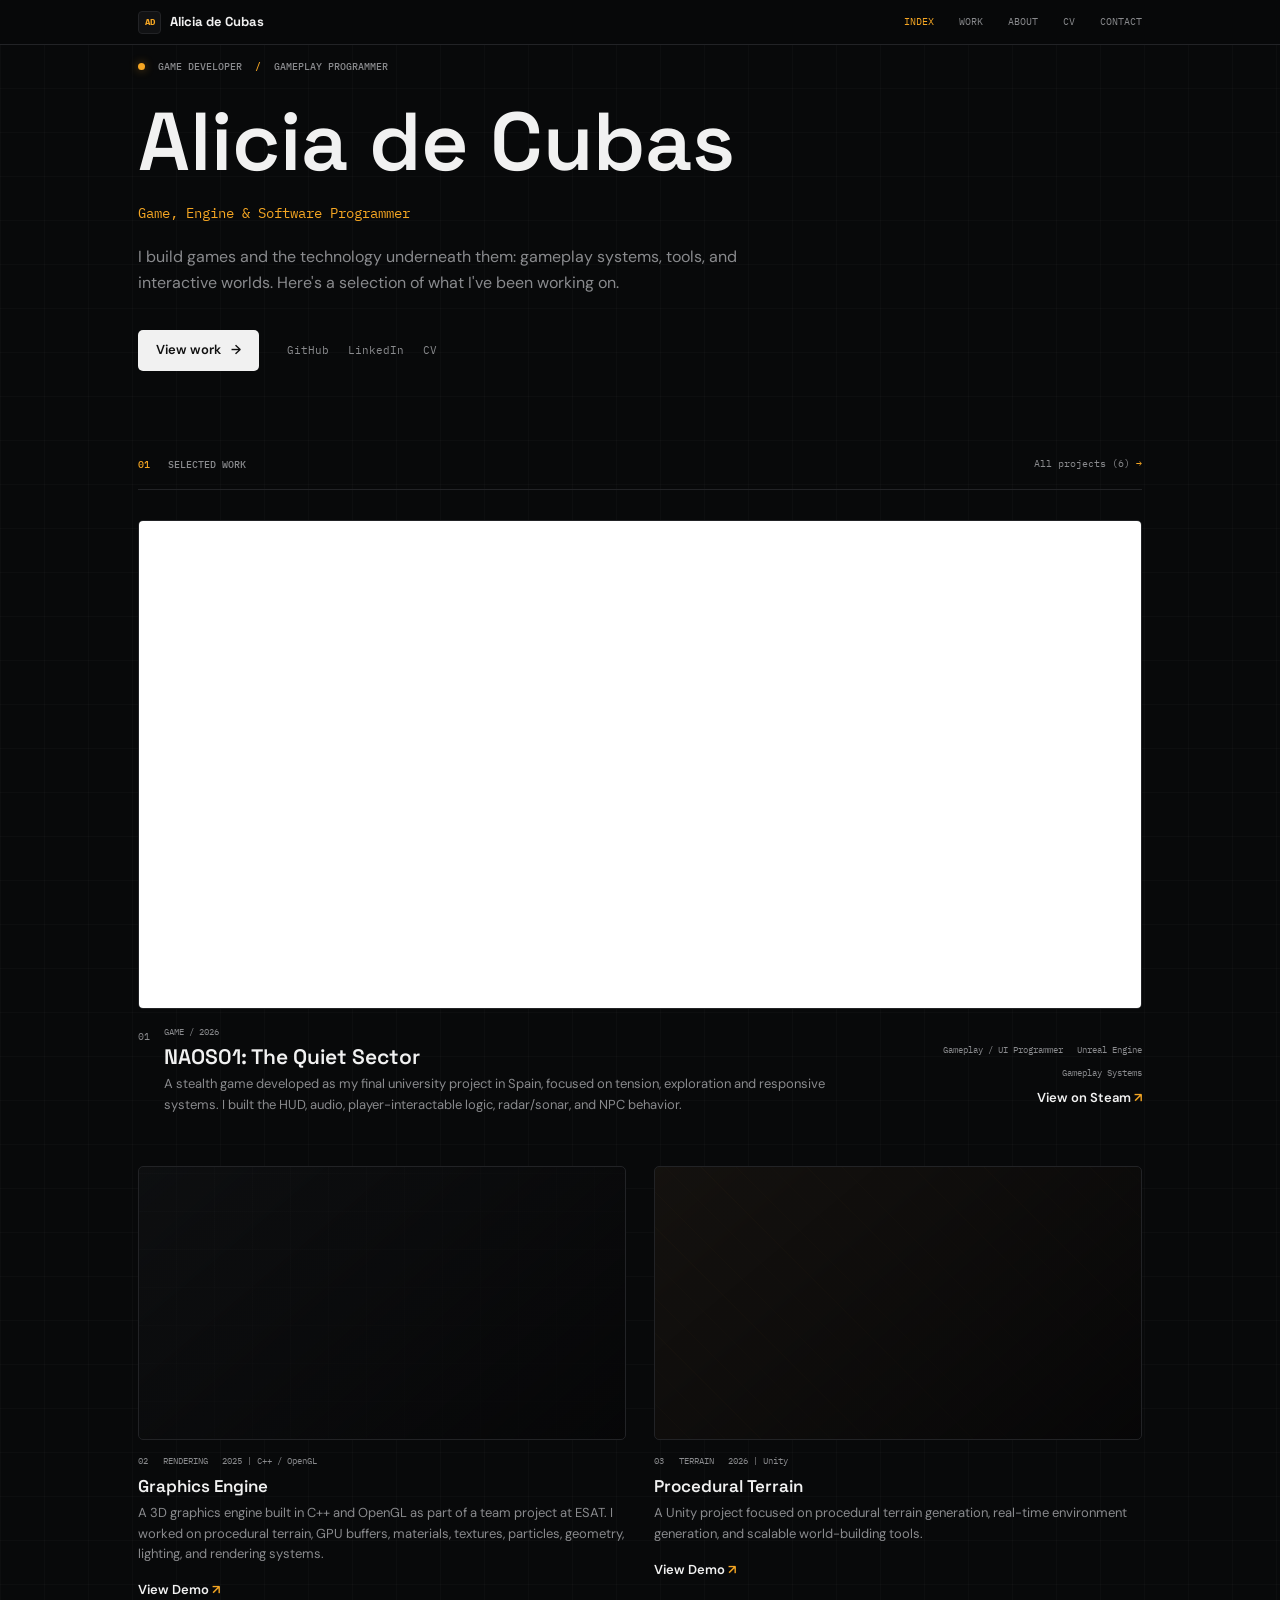
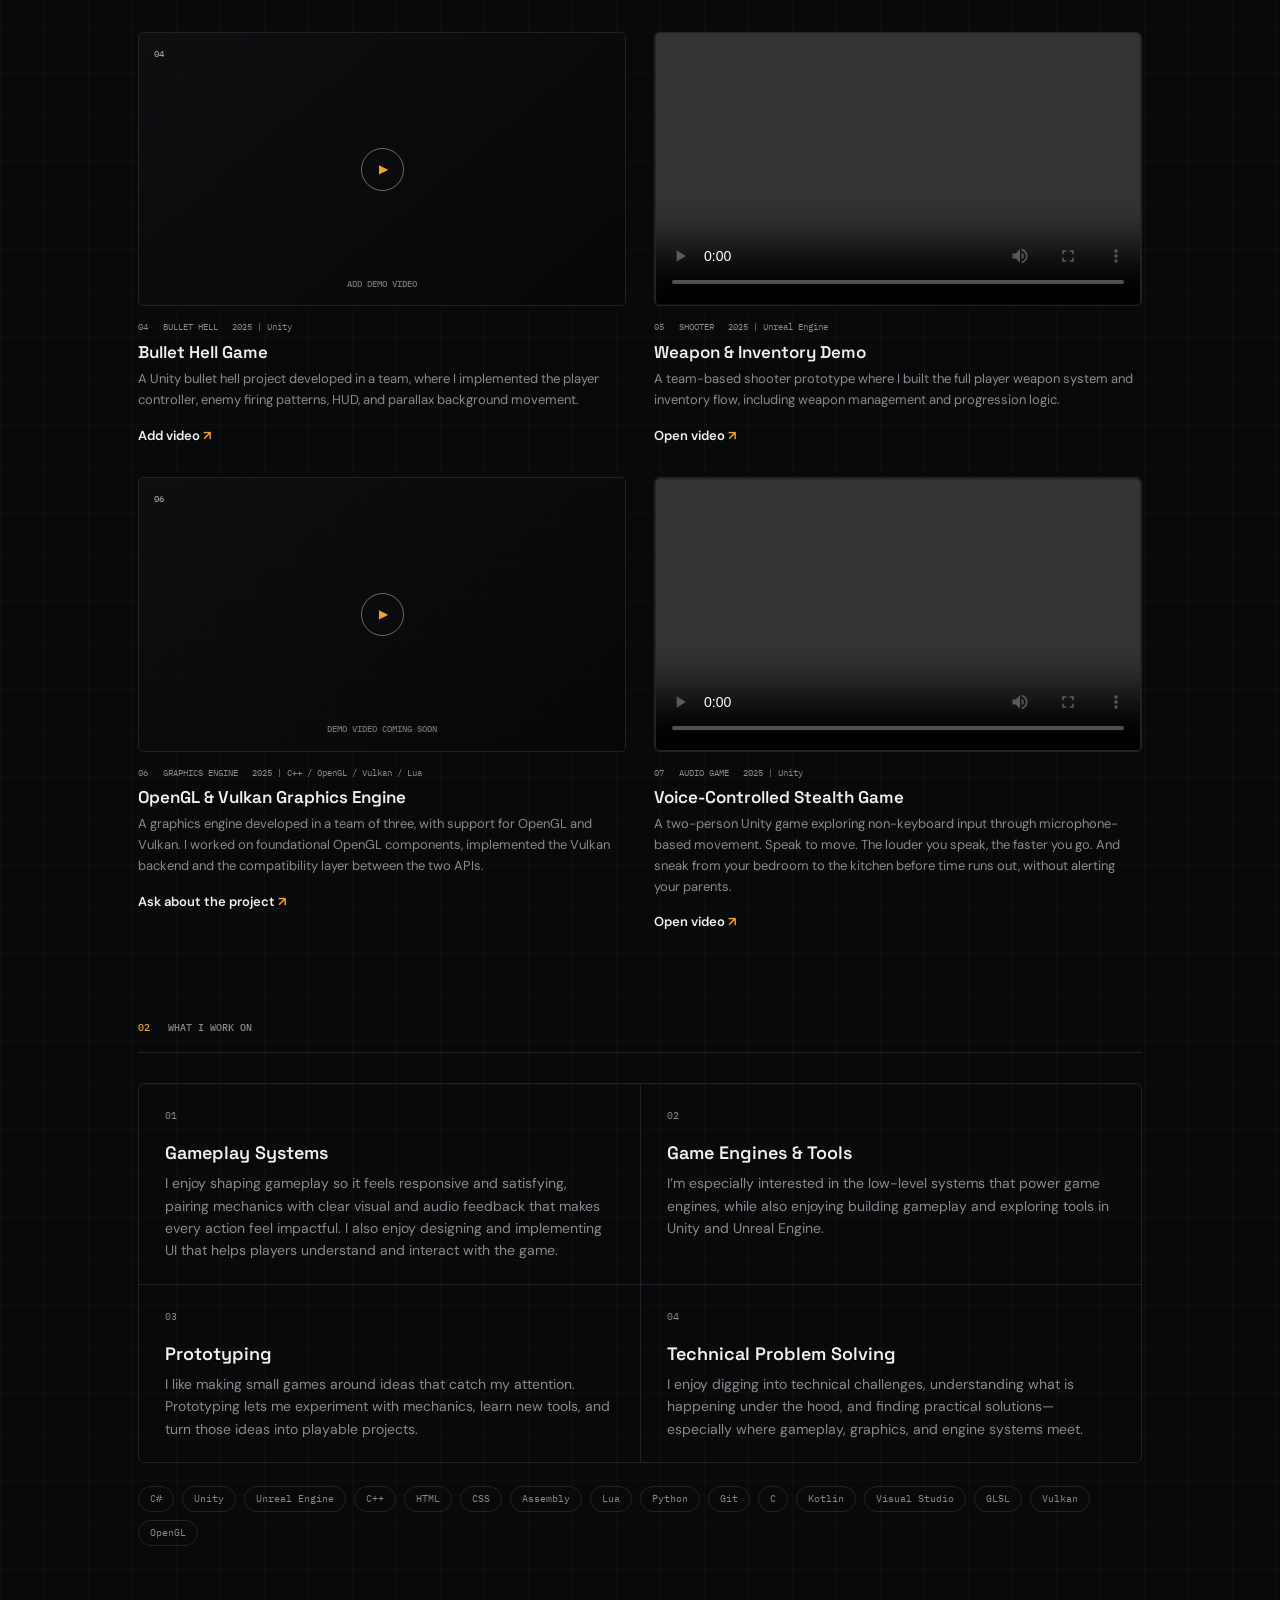
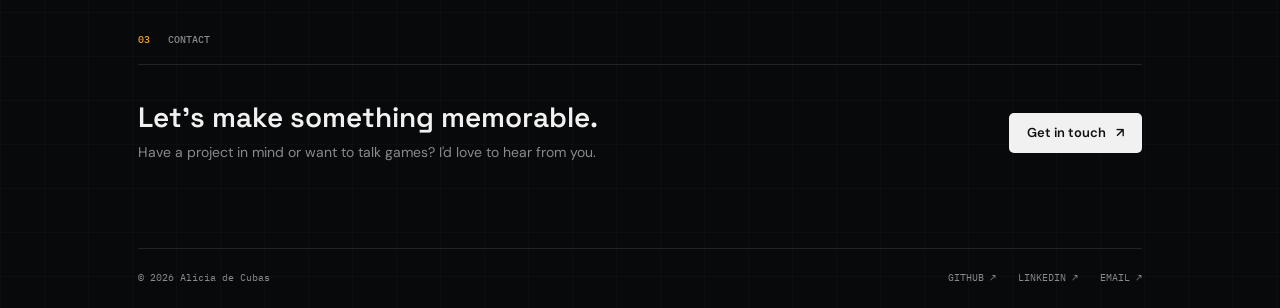
==== index.html @ 89226320 "project 7 with gameplay added" ====
<!DOCTYPE html>
<html lang="en">
<head>
  <meta charset="UTF-8">
  <meta name="viewport" content="width=device-width, initial-scale=1.0">
  <meta name="description" content="Alicia de Cubas is a game developer. Explore selected projects, experience, and contact details.">
  <meta name="theme-color" content="#08090a">
  <title>Alicia de Cubas | Game Developer</title>
  <link rel="preconnect" href="https://fonts.googleapis.com">
  <link rel="preconnect" href="https://fonts.gstatic.com" crossorigin>
  <link href="https://fonts.googleapis.com/css2?family=DM+Sans:wght@400;500;600;700&family=IBM+Plex+Mono:wght@400;500;600;700&family=Space+Grotesk:wght@400;500;600;700&display=swap" rel="stylesheet">
  <link rel="stylesheet" href="style.css">
</head>
<body>
  <header class="site-header">
    <nav class="nav-wrap" aria-label="Main navigation">
      <a class="logo" href="index.html"><span class="brand-mark">AD</span>Alicia de Cubas</a>
      <div class="nav-links">
        <a href="#home" aria-current="page">Index</a>
        <a href="#projects">Work</a>
        <a href="about.html">About</a>
        <a href="cv.html">CV</a>
        <a href="contact.html">Contact</a>
      </div>
    </nav>
  </header>

  <main>
    <section class="home-intro page-wrap" id="home" aria-labelledby="intro-title">
      <div class="intro-copy">
        <p class="eyebrow"><span class="status-dot"></span> GAME DEVELOPER <span class="eyebrow-divider">/</span> GAMEPLAY PROGRAMMER</p>
        <h1 id="intro-title">Alicia de Cubas</h1>
        <p class="intro-role">Game, Engine &amp; Software Programmer</p>
        <p class="intro-description">I build games and the technology underneath them: gameplay systems, tools, and interactive worlds. 
                                    Here's a selection of what I've been working on.</p>
        <div class="intro-actions">
          <a class="button button-primary" href="#projects">View work <span aria-hidden="true">→</span></a>
          <div class="hero-socials">
            <a href="https://github.com/aliciadecubas" target="_blank" rel="noreferrer">GitHub</a>
            <a href="https://www.linkedin.com/in/alicia-de-cubas-yarza-551598387/" target="_blank" rel="noreferrer">LinkedIn</a>
            <a href="cv.html">CV</a>
          </div>
        </div>
      </div>
    </section>

    <section class="work-section page-wrap" id="projects" aria-labelledby="work-title">
      <div class="section-heading">
        <p class="eyebrow" id="work-title"><span class="accent">01</span> &nbsp; SELECTED WORK</p>
        <a class="all-projects-link" href="#all-projects">All projects (6) <span aria-hidden="true">→</span></a>
      </div>

      <article class="featured-project">
        <div class="video-slot feature-video" aria-label="NAOS01 trailer video">
          <iframe src="https://www.youtube.com/embed/muWv2brFKTs?rel=0" title="NAOS01 trailer video" allow="accelerometer; autoplay; clipboard-write; encrypted-media; gyroscope; picture-in-picture; web-share" allowfullscreen></iframe>
        </div>
        <div class="featured-project-info">
          <div class="featured-project-copy">
            <span class="project-number">01</span>
            <div>
              <p class="project-type">GAME / 2026</p>
              <h2>NAOS01: The Quiet Sector</h2>
              <p>A stealth game developed as my final university project in Spain, focused on tension, exploration and responsive systems. I built the HUD, audio, player-interactable logic, radar/sonar, and NPC behavior.</p>
            </div>
          </div>
          <div class="featured-project-details">
            <span>Gameplay / UI Programmer</span><span>Unreal Engine</span><span>Gameplay Systems</span>
            <a class="project-link" href="https://store.steampowered.com/app/4522460/NAOS01_The_Quiet_Sector/" target="_blank" rel="noreferrer">
                      View on Steam <span aria-hidden="true">↗</span></a>
          </div>
        </div>
      </article>

      <div class="projects-grid" id="all-projects">
        <article class="project">
          <div class="video-slot work-video" aria-label="Graphics Engine demo video">
            <iframe src="https://www.youtube.com/embed/quM15HApMmA?rel=0" title="Graphics Engine demo video" allow="accelerometer; autoplay; clipboard-write; encrypted-media; gyroscope; picture-in-picture; web-share" allowfullscreen></iframe>
          </div>
          <div class="project-info">
            <div class="project-meta"><span>02 &nbsp; RENDERING</span><span>2025 | C++ / OpenGL</span></div>
            <h3>Graphics Engine</h3>
            <p>A 3D graphics engine built in C++ and OpenGL as part of a team project at ESAT. I worked on procedural terrain, GPU buffers, materials, textures, particles, geometry, lighting, and rendering systems.</p>
            <a class="project-link" href="https://youtu.be/quM15HApMmA" target="_blank" rel="noreferrer">View Demo <span aria-hidden="true">↗</span></a>
          </div>
        </article>

        <article class="project">
          <div class="video-slot video-slot-alt work-video" aria-label="Unity procedural terrain demo video">
            <iframe src="https://www.youtube.com/embed/b6EjAH35dso?rel=0" title="Unity procedural terrain demo video" allow="accelerometer; autoplay; clipboard-write; encrypted-media; gyroscope; picture-in-picture; web-share" allowfullscreen></iframe>
          </div>
          <div class="project-info">
            <div class="project-meta"><span>03 &nbsp; TERRAIN</span><span>2026 | Unity</span></div>
            <h3>Procedural Terrain</h3>
            <p>A Unity project focused on procedural terrain generation, real-time environment generation, and scalable world-building tools.</p>
            <a class="project-link" href="https://youtu.be/b6EjAH35dso" target="_blank" rel="noreferrer">View Demo <span aria-hidden="true">↗</span></a>
          </div>
        </article>

        <article class="project">
          <div class="video-slot work-video" aria-label="Bullet hell gameplay demo video">
            <span class="slot-number">04</span>
            <span class="play-mark" aria-hidden="true">▶</span>
            <span class="slot-hint">ADD DEMO VIDEO</span>
          </div>
          <div class="project-info">
            <div class="project-meta"><span>04 &nbsp; BULLET HELL</span><span>2025 | Unity</span></div>
            <h3>Bullet Hell Game</h3>
            <p>A Unity bullet hell project developed in a team, where I implemented the player controller, enemy firing patterns, HUD, and parallax background movement.</p>
            <a class="project-link" href="contact.html">Add video <span aria-hidden="true">↗</span></a>
          </div>
        </article>

        <article class="project">
          <div class="video-slot video-slot-alt work-video" aria-label="Shooter demo video">
            <video class="project-video" controls playsinline preload="metadata" aria-label="Weapon and inventory gameplay demo">
              <source src="assets/videos/gameplay_shooter_ue.mp4" type="video/mp4">
              Your browser does not support the video element.
            </video>
          </div>
          <div class="project-info">
            <div class="project-meta"><span>05 &nbsp; SHOOTER</span><span>2025 | Unreal Engine</span></div>
            <h3>Weapon &amp; Inventory Demo</h3>
            <p>A team-based shooter prototype where I built the full player weapon system and inventory flow, including weapon management and progression logic.</p>
            <a class="project-link" href="assets/videos/gameplay_shooter_ue.mp4" target="_blank" rel="noreferrer">Open video <span aria-hidden="true">↗</span></a>
          </div>
        </article>

        <article class="project">
          <div class="video-slot work-video" aria-label="OpenGL and Vulkan graphics engine demo video">
            <span class="slot-number">06</span>
            <span class="play-mark" aria-hidden="true">▶</span>
            <span class="slot-hint">DEMO VIDEO COMING SOON</span>
          </div>
          <div class="project-info">
            <div class="project-meta"><span>06 &nbsp; GRAPHICS ENGINE</span><span>2025 | C++ / OpenGL / Vulkan / Lua</span></div>
            <h3>OpenGL &amp; Vulkan Graphics Engine</h3>
            <p>A graphics engine developed in a team of three, with support for OpenGL and Vulkan. I worked on foundational OpenGL components, implemented the Vulkan backend and the compatibility layer between the two APIs.</p>
            <a class="project-link" href="contact.html">Ask about the project <span aria-hidden="true">↗</span></a>
          </div>
        </article>

        <article class="project">
          <div class="video-slot video-slot-alt work-video" aria-label="Voice-controlled stealth game gameplay video">
            <video class="project-video" controls playsinline preload="metadata" aria-label="Voice-controlled stealth game gameplay">
              <source src="assets/videos/gameplay_audiogame.mp4" type="video/mp4">
              Your browser does not support the video element.
            </video>
          </div>
          <div class="project-info">
            <div class="project-meta"><span>07 &nbsp; AUDIO GAME</span><span>2025 | Unity</span></div>
            <h3>Voice-Controlled Stealth Game</h3>
            <p>A two-person Unity game exploring non-keyboard input through microphone-based movement. Speak to move. The louder you speak, the faster you go. And sneak from your bedroom to the kitchen before time runs out, without alerting your parents.</p>
            <a class="project-link" href="assets/videos/gameplay_audiogame.mp4" target="_blank" rel="noreferrer">Open video <span aria-hidden="true">↗</span></a>
          </div>
        </article>
      </div>
    </section>

    <section class="focus-section page-wrap" id="focus" aria-labelledby="focus-title">
      <div class="section-heading">
        <p class="eyebrow" id="focus-title"><span class="accent">02</span> &nbsp; WHAT I WORK ON</p>
      </div>
      <div class="focus-grid">
        <article class="focus-card">
          <span class="focus-number">01</span>
          <h3>Gameplay Systems</h3>
          <p>I enjoy shaping gameplay so it feels responsive and satisfying, pairing mechanics with clear visual and audio feedback that makes every action feel impactful. I also enjoy designing and implementing UI that helps players understand and interact with the game.</p>
        </article>
        <article class="focus-card">
          <span class="focus-number">02</span>
          <h3>Game Engines &amp; Tools</h3>
          <p>I’m especially interested in the low-level systems that power game engines, while also enjoying building gameplay and exploring tools in Unity and Unreal Engine.</p>
        </article>
        <article class="focus-card">
          <span class="focus-number">03</span>
          <h3>Prototyping</h3>
          <p>I like making small games around ideas that catch my attention. Prototyping lets me experiment with mechanics, learn new tools, and turn those ideas into playable projects.</p>
        </article>
        <article class="focus-card">
          <span class="focus-number">04</span>
          <h3>Technical Problem Solving</h3>
          <p>I enjoy digging into technical challenges, understanding what is happening under the hood, and finding practical solutions—especially where gameplay, graphics, and engine systems meet.</p>
        </article>
      </div>
      <div class="skills-list" aria-label="Tools and technologies">
        <span>C#</span><span>Unity</span><span>Unreal Engine</span><span>C++</span><span>HTML</span><span>CSS</span><span>Assembly</span>
        <span>Lua</span><span>Python</span><span>Git</span><span>C</span><span>Kotlin</span><span>Visual Studio</span><span>GLSL</span>
        <span>Vulkan</span><span>OpenGL</span>
    </section>

    <section class="home-contact page-wrap" id="contact-preview" aria-labelledby="contact-title">
      <div class="section-heading">
        <p class="eyebrow" id="contact-title"><span class="accent">03</span> &nbsp; CONTACT</p>
      </div>
      <div class="home-contact-row">
        <div>
          <h2>Let's make something memorable.</h2>
          <p>Have a project in mind or want to talk games? I'd love to hear from you.</p>
        </div>
        <a class="button button-primary" href="contact.html">Get in touch <span aria-hidden="true">↗</span></a>
      </div>
    </section>
  </main>

  <footer class="site-footer page-wrap">
    <span>© 2026 Alicia de Cubas</span>
    <div class="footer-links">
      <a href="https://github.com/aliciadecubas" target="_blank" rel="noreferrer">GitHub ↗</a>
      <a href="https://www.linkedin.com/in/alicia-de-cubas-yarza-551598387/" target="_blank" rel="noreferrer">LinkedIn ↗</a>
      <a href="contact.html">Email ↗</a>
    </div>
  </footer>
</body>
</html>
---- style.css ----
:root {
  color-scheme: dark;
  --background: #08090a;
  --surface: #111214;
  --border: #222326;
  --text: #f1f1f1;
  --muted: #898a8d;
  --accent: #f5a623;
  --page-width: 1004px;
}

* {
  box-sizing: border-box;
}

html {
  scroll-behavior: smooth;
}

body {
  min-width: 320px;
  min-height: 100vh;
  margin: 0;
  background-color: var(--background);
  background-image:
    linear-gradient(rgba(255, 255, 255, 0.018) 1px, transparent 1px),
    linear-gradient(90deg, rgba(255, 255, 255, 0.018) 1px, transparent 1px);
  background-size: 44px 44px;
  color: var(--text);
  font-family: "DM Sans", sans-serif;
  font-size: 16px;
  line-height: 1.6;
}

a {
  color: inherit;
}

a:focus-visible,
button:focus-visible {
  outline: 2px solid var(--accent);
  outline-offset: 4px;
}

.page-wrap,
.nav-wrap {
  width: min(var(--page-width), calc(100% - 48px));
  margin: 0 auto;
}

.site-header {
  position: sticky;
  top: 0;
  z-index: 10;
  border-bottom: 1px solid var(--border);
  background: rgba(8, 9, 10, 0.94);
  backdrop-filter: blur(16px);
}

.nav-wrap {
  min-height: 44px;
  display: flex;
  align-items: center;
  justify-content: space-between;
  gap: 24px;
}

.logo {
  display: inline-flex;
  align-items: center;
  gap: 9px;
  font-family: "Space Grotesk", sans-serif;
  font-size: 13px;
  font-weight: 700;
  text-decoration: none;
  white-space: nowrap;
}

.logo > span:not(.brand-mark),
.accent {
  color: var(--accent);
}

.brand-mark {
  width: 23px;
  height: 23px;
  display: grid;
  place-items: center;
  border: 1px solid var(--border);
  border-radius: 4px;
  background: var(--surface);
  color: var(--accent);
  font-family: "IBM Plex Mono", "Courier New", monospace;
  font-size: 9px;
}

.nav-links,
.footer-links {
  display: flex;
  align-items: center;
  gap: 25px;
}

.nav-links a,
.footer-links a {
  color: var(--muted);
  font-family: "IBM Plex Mono", "Courier New", monospace;
  font-size: 10px;
  text-transform: uppercase;
  text-decoration: none;
  transition: color 180ms ease;
}

.nav-links a:hover,
.nav-links a[aria-current="page"],
.footer-links a:hover {
  color: var(--accent);
}

h1,
h2,
h3,
p {
  margin-top: 0;
}

h1,
h2,
h3 {
  font-family: "Space Grotesk", sans-serif;
  font-weight: 600;
  line-height: 1.12;
}

.eyebrow {
  margin: 0;
  color: var(--muted);
  font-family: "IBM Plex Mono", "Courier New", monospace;
  font-size: 10px;
  font-weight: 500;
  line-height: 1.5;
  text-transform: uppercase;
}

.status-dot {
  display: inline-block;
  width: 7px;
  height: 7px;
  margin-right: 7px;
  border-radius: 50%;
  background: var(--accent);
  box-shadow: 0 0 10px rgba(245, 166, 35, 0.48);
}

.eyebrow-divider {
  margin: 0 7px;
  color: var(--accent);
}

.home-intro {
  min-height: 398px;
  padding-top: 14px;
  padding-bottom: 48px;
  display: flex;
  align-items: flex-start;
  animation: rise-in 650ms ease-out both;
}

.intro-copy {
  width: 100%;
  max-width: 760px;
}

.intro-copy > .eyebrow {
  margin-bottom: 22px;
}

.home-intro h1 {
  margin-bottom: 14px;
  font-size: 82px;
  letter-spacing: 0;
}

.intro-role {
  margin-bottom: 20px;
  color: var(--accent);
  font-family: "IBM Plex Mono", "Courier New", monospace;
  font-size: 14px;
}

.intro-description {
  max-width: 600px;
  margin-bottom: 35px;
  color: var(--muted);
  font-size: 16px;
}

.intro-actions {
  display: flex;
  align-items: center;
  gap: 28px;
}

.hero-socials {
  display: flex;
  align-items: center;
  gap: 19px;
}

.hero-socials a {
  color: var(--muted);
  font-family: "IBM Plex Mono", "Courier New", monospace;
  font-size: 11px;
  text-decoration: none;
  transition: color 180ms ease;
}

.hero-socials a:hover {
  color: var(--text);
}

.button {
  min-height: 40px;
  padding: 9px 17px;
  display: inline-flex;
  align-items: center;
  justify-content: center;
  gap: 10px;
  border: 1px solid transparent;
  border-radius: 5px;
  font-size: 13px;
  font-weight: 600;
  text-decoration: none;
  transition: background 180ms ease, border-color 180ms ease, color 180ms ease, transform 180ms ease;
}

.button:hover {
  transform: translateY(-2px);
}

.button-primary {
  background: #f1f1f1;
  color: #101010;
}

.button-primary:hover {
  background: #fff;
}

.button-outline {
  border-color: var(--border);
  color: var(--text);
}

.button-outline:hover {
  border-color: var(--accent);
}

.text-link,
.project-link {
  color: var(--text);
  font-size: 13px;
  font-weight: 600;
  text-decoration: none;
}

.text-link span,
.project-link span {
  color: var(--accent);
}

.work-section,
.focus-section,
.home-contact {
  padding-bottom: 76px;
}

.work-section {
  padding-top: 8px;
}

.section-heading {
  min-height: 39px;
  margin-bottom: 30px;
  padding-bottom: 12px;
  display: flex;
  align-items: center;
  justify-content: space-between;
  gap: 20px;
  border-bottom: 1px solid var(--border);
}

.all-projects-link {
  color: var(--muted);
  font-family: "IBM Plex Mono", "Courier New", monospace;
  font-size: 10px;
  text-decoration: none;
}

.all-projects-link span {
  color: var(--accent);
}

.all-projects-link:hover {
  color: var(--text);
}

.featured-project {
  margin-bottom: 50px;
  animation: rise-in 600ms ease-out both;
}

.video-slot {
  position: relative;
  width: 100%;
  aspect-ratio: 16 / 9;
  display: flex;
  align-items: center;
  justify-content: center;
  overflow: hidden;
  border: 1px solid var(--border);
  border-radius: 5px;
  background-color: #121416;
  background-image:
    linear-gradient(140deg, rgba(5, 5, 6, 0.35), rgba(5, 5, 6, 0.9)),
    repeating-linear-gradient(0deg, transparent, transparent 37px, rgba(255, 255, 255, 0.035) 38px),
    repeating-linear-gradient(90deg, transparent, transparent 37px, rgba(255, 255, 255, 0.035) 38px);
}

.project-video {
  display: block;
  width: 100%;
  aspect-ratio: 16 / 9;
  border: 1px solid var(--border);
  border-radius: 5px;
  object-fit: cover;
}

.video-slot iframe {
  width: 100%;
  height: 100%;
  border: 0;
  display: block;
}

.feature-video {
  aspect-ratio: 16 / 7.8;
  background-image:
    linear-gradient(100deg, rgba(8, 9, 10, 0.82), rgba(8, 9, 10, 0.35)),
    repeating-linear-gradient(0deg, transparent, transparent 44px, rgba(255, 255, 255, 0.035) 45px),
    repeating-linear-gradient(90deg, transparent, transparent 44px, rgba(255, 255, 255, 0.035) 45px);
}

.video-slot-alt {
  background-color: #171513;
  background-image:
    linear-gradient(140deg, rgba(15, 11, 7, 0.35), rgba(5, 5, 6, 0.9)),
    repeating-linear-gradient(45deg, transparent, transparent 24px, rgba(245, 166, 35, 0.045) 25px);
}

.video-label,
.slot-number,
.slot-hint {
  position: absolute;
  color: rgba(241, 241, 241, 0.62);
  font-family: "IBM Plex Mono", "Courier New", monospace;
  font-size: 9px;
  font-weight: 500;
}

.video-label {
  top: 16px;
  left: 17px;
  padding: 4px 8px;
  border: 1px solid rgba(255, 255, 255, 0.08);
  border-radius: 3px;
  background: rgba(8, 9, 10, 0.72);
}

.slot-number {
  top: 14px;
  left: 15px;
}

.slot-hint {
  bottom: 14px;
  color: rgba(241, 241, 241, 0.45);
}

.play-mark {
  width: 43px;
  height: 43px;
  padding-left: 3px;
  display: grid;
  place-items: center;
  border: 1px solid rgba(241, 241, 241, 0.42);
  border-radius: 50%;
  color: var(--accent);
  font-size: 12px;
  transition: transform 180ms ease, background 180ms ease;
}

.featured-project:hover .play-mark,
.project:hover .play-mark {
  transform: scale(1.08);
  background: rgba(8, 9, 10, 0.6);
}

.featured-project-info {
  padding: 16px 0 0;
  display: flex;
  align-items: flex-start;
  justify-content: space-between;
  gap: 26px;
}

.featured-project-copy {
  display: flex;
  align-items: flex-start;
  gap: 14px;
}

.project-number {
  padding-top: 4px;
  color: var(--muted);
  font-family: "IBM Plex Mono", "Courier New", monospace;
  font-size: 10px;
}

.project-type {
  margin-bottom: 5px;
  color: var(--muted);
  font-family: "IBM Plex Mono", "Courier New", monospace;
  font-size: 9px;
}

.featured-project-copy h2 {
  margin-bottom: 6px;
  font-size: 21px;
}

.featured-project-copy > div > p:last-child {
  margin-bottom: 0;
  color: var(--muted);
  font-size: 13px;
}

.featured-project-details {
  max-width: 42%;
  padding-top: 18px;
  display: flex;
  flex-wrap: wrap;
  justify-content: flex-end;
  gap: 8px 14px;
}

.featured-project-details > span {
  color: var(--muted);
  font-family: "IBM Plex Mono", "Courier New", monospace;
  font-size: 9px;
}

.featured-project-details .project-link {
  flex-basis: 100%;
  text-align: right;
}

.projects-grid {
  display: grid;
  grid-template-columns: repeat(auto-fit, minmax(min(100%, 360px), 1fr));
  gap: 30px 28px;
  scroll-margin-top: 64px;
}

.project {
  min-width: 0;
  animation: rise-in 600ms ease-out both;
}

.project:nth-child(2) {
  animation-delay: 100ms;
}

.work-video {
  aspect-ratio: 16 / 9;
}

.project-info {
  padding: 14px 0 0;
}

.project-meta {
  margin-bottom: 8px;
  display: flex;
  flex-wrap: wrap;
  gap: 8px 14px;
  color: var(--muted);
  font-family: "IBM Plex Mono", "Courier New", monospace;
  font-size: 9px;
}

.project-info h3 {
  margin-bottom: 7px;
  font-size: 17px;
}

.project-info > p {
  min-height: 42px;
  margin-bottom: 11px;
  color: var(--muted);
  font-size: 13px;
}

.project-link:hover {
  color: var(--accent);
}

.focus-section {
  padding-top: 4px;
}

.focus-grid {
  margin-bottom: 23px;
  display: grid;
  grid-template-columns: repeat(2, minmax(0, 1fr));
  overflow: hidden;
  border: 1px solid var(--border);
  border-radius: 7px;
}

.focus-card {
  min-width: 0;
  padding: 24px 26px 22px;
}

.focus-card:nth-child(even) {
  border-left: 1px solid var(--border);
}

.focus-card:nth-child(n + 3) {
  border-top: 1px solid var(--border);
}

.focus-number {
  display: block;
  margin-bottom: 19px;
  color: var(--muted);
  font-family: "IBM Plex Mono", "Courier New", monospace;
  font-size: 10px;
}

.focus-card h3 {
  margin-bottom: 9px;
  font-size: 18px;
}

.focus-card p {
  margin-bottom: 0;
  color: var(--muted);
  font-size: 14px;
}

.skills-list {
  display: flex;
  flex-wrap: wrap;
  gap: 8px;
}

.skills-list span {
  padding: 4px 11px;
  border: 1px solid var(--border);
  border-radius: 20px;
  color: var(--muted);
  font-family: "IBM Plex Mono", "Courier New", monospace;
  font-size: 10px;
}

.home-contact {
  padding-top: 4px;
}

.home-contact-row {
  padding: 7px 0 8px;
  display: flex;
  align-items: center;
  justify-content: space-between;
  gap: 24px;
}

.home-contact-row h2 {
  margin-bottom: 8px;
  font-size: 28px;
}

.home-contact-row p {
  margin-bottom: 0;
  color: var(--muted);
  font-size: 14px;
}

.site-footer {
  min-height: 60px;
  border-top: 1px solid var(--border);
  display: flex;
  align-items: center;
  justify-content: space-between;
  gap: 20px;
  color: var(--muted);
  font-family: "IBM Plex Mono", "Courier New", monospace;
  font-size: 10px;
}

.footer-links {
  gap: 22px;
}

.subpage-main {
  min-height: calc(100vh - 120px);
}

.page-hero {
  padding-top: 82px;
  padding-bottom: 46px;
  animation: rise-in 600ms ease-out both;
}

.page-hero h1 {
  max-width: 800px;
  margin: 12px 0 16px;
  font-size: 62px;
}

.page-lede {
  max-width: 650px;
  margin-bottom: 0;
  color: var(--muted);
  font-size: 17px;
}

.content-section {
  padding: 34px 0 58px;
  border-top: 1px solid var(--border);
}

.content-section h2 {
  margin-bottom: 20px;
  font-size: 25px;
}

.content-section p {
  max-width: 760px;
  color: var(--muted);
}

.about-columns {
  display: grid;
  grid-template-columns: minmax(0, 1.5fr) minmax(220px, 0.7fr);
  gap: 70px;
}

.focus-list,
.detail-list {
  margin: 0;
  padding: 0;
  list-style: none;
}

.focus-list li,
.detail-list li {
  padding: 11px 0;
  border-bottom: 1px solid var(--border);
  color: var(--muted);
  font-size: 14px;
}

.focus-list li::before {
  margin-right: 10px;
  color: var(--accent);
  content: "↗";
}

.cv-toolbar {
  margin: -12px 0 34px;
}

.cv-entry {
  padding: 0 0 23px;
  display: grid;
  grid-template-columns: minmax(140px, 0.55fr) minmax(0, 1.45fr);
  gap: 30px;
}

.cv-date {
  color: var(--accent);
  font-size: 13px;
  font-weight: 600;
}

.cv-entry h3 {
  margin: 0 0 4px;
  font-size: 18px;
}

.cv-entry p {
  margin-bottom: 0;
  font-size: 14px;
}

.contact-options {
  max-width: 780px;
  border-top: 1px solid var(--border);
}

.contact-option {
  min-height: 72px;
  padding: 16px 0;
  display: flex;
  align-items: center;
  justify-content: space-between;
  gap: 18px;
  border-bottom: 1px solid var(--border);
  text-decoration: none;
}

.contact-option span:first-child {
  color: var(--muted);
  font-size: 14px;
}

.contact-option span:last-child {
  color: var(--text);
  font-size: 14px;
  overflow-wrap: anywhere;
}

.contact-option:hover span:last-child {
  color: var(--accent);
}

.contact-note {
  margin-top: 28px;
  color: var(--muted);
  font-size: 14px;
}

@keyframes rise-in {
  from {
    opacity: 0;
    transform: translateY(14px);
  }
  to {
    opacity: 1;
    transform: translateY(0);
  }
}

@media (max-width: 760px) {
  .page-wrap,
  .nav-wrap {
    width: min(var(--page-width), calc(100% - 40px));
  }

  .nav-wrap {
    min-height: 0;
    padding-top: 9px;
    padding-bottom: 9px;
    align-items: flex-start;
    flex-direction: column;
    gap: 7px;
  }

  .nav-links {
    width: 100%;
    justify-content: space-between;
    gap: 10px;
  }

  .nav-links a {
    font-size: 9px;
  }

  .home-intro {
    min-height: 0;
    padding-top: 34px;
    padding-bottom: 48px;
  }

  .home-intro h1 {
    font-size: 58px;
  }

  .work-section {
    padding-top: 0;
  }

  .work-section,
  .focus-section,
  .home-contact {
    padding-bottom: 58px;
  }

  .section-heading {
    margin-bottom: 21px;
  }

  .projects-grid {
    grid-template-columns: 1fr;
    gap: 26px;
  }

  .feature-video {
    aspect-ratio: 16 / 9;
  }

  .featured-project-info {
    flex-direction: column;
    gap: 9px;
  }

  .featured-project-details {
    max-width: none;
    padding: 0 0 0 27px;
    justify-content: flex-start;
  }

  .featured-project-details .project-link {
    text-align: left;
  }

  .focus-grid {
    grid-template-columns: 1fr;
  }

  .focus-card:nth-child(even) {
    border-left: 0;
  }

  .focus-card:nth-child(n + 2) {
    border-top: 1px solid var(--border);
  }

  .home-contact-row {
    align-items: flex-start;
    flex-direction: column;
  }

  .home-contact-row h2 {
    font-size: 24px;
  }

  .site-footer {
    padding-top: 15px;
    padding-bottom: 15px;
    align-items: flex-start;
    flex-direction: column;
  }

  .footer-links {
    flex-wrap: wrap;
    gap: 12px 18px;
  }

  .page-hero {
    padding-top: 56px;
    padding-bottom: 35px;
  }

  .page-hero h1 {
    font-size: 48px;
  }

  .about-columns {
    grid-template-columns: 1fr;
    gap: 22px;
  }

  .cv-entry {
    grid-template-columns: 1fr;
    gap: 4px;
  }
}

@media (max-width: 420px) {
  .page-wrap,
  .nav-wrap {
    width: calc(100% - 32px);
  }

  .home-intro h1 {
    font-size: 46px;
  }

  .intro-role {
    font-size: 12px;
  }

  .intro-description,
  .page-lede {
    font-size: 15px;
  }

  .intro-actions {
    align-items: flex-start;
    flex-direction: column;
    gap: 15px;
  }

  .hero-socials {
    gap: 15px;
  }

  .section-heading {
    gap: 10px;
  }

  .all-projects-link {
    font-size: 9px;
    white-space: nowrap;
  }

  .focus-card {
    padding: 20px;
  }

  .contact-option {
    align-items: flex-start;
    flex-direction: column;
    gap: 3px;
  }
}

@media (prefers-reduced-motion: reduce) {
  *,
  *::before,
  *::after {
    scroll-behavior: auto !important;
    animation-duration: 0.01ms !important;
    animation-iteration-count: 1 !important;
    transition-duration: 0.01ms !important;
  }
}

@media print {
  :root {
    color-scheme: light;
    --background: #fff;
    --surface: #fff;
    --border: #ccc;
    --text: #111;
    --muted: #444;
    --accent: #995d00;
  }

  body {
    background: #fff;
    background-image: none;
    color: #111;
    font-size: 11pt;
  }

  .site-header,
  .site-footer,
  .cv-toolbar {
    display: none;
  }

  .subpage-main {
    min-height: 0;
  }

  .page-wrap {
    width: 100%;
  }

  .page-hero {
    padding-top: 0;
  }

  .content-section,
  .cv-entry {
    break-inside: avoid;
  }
}
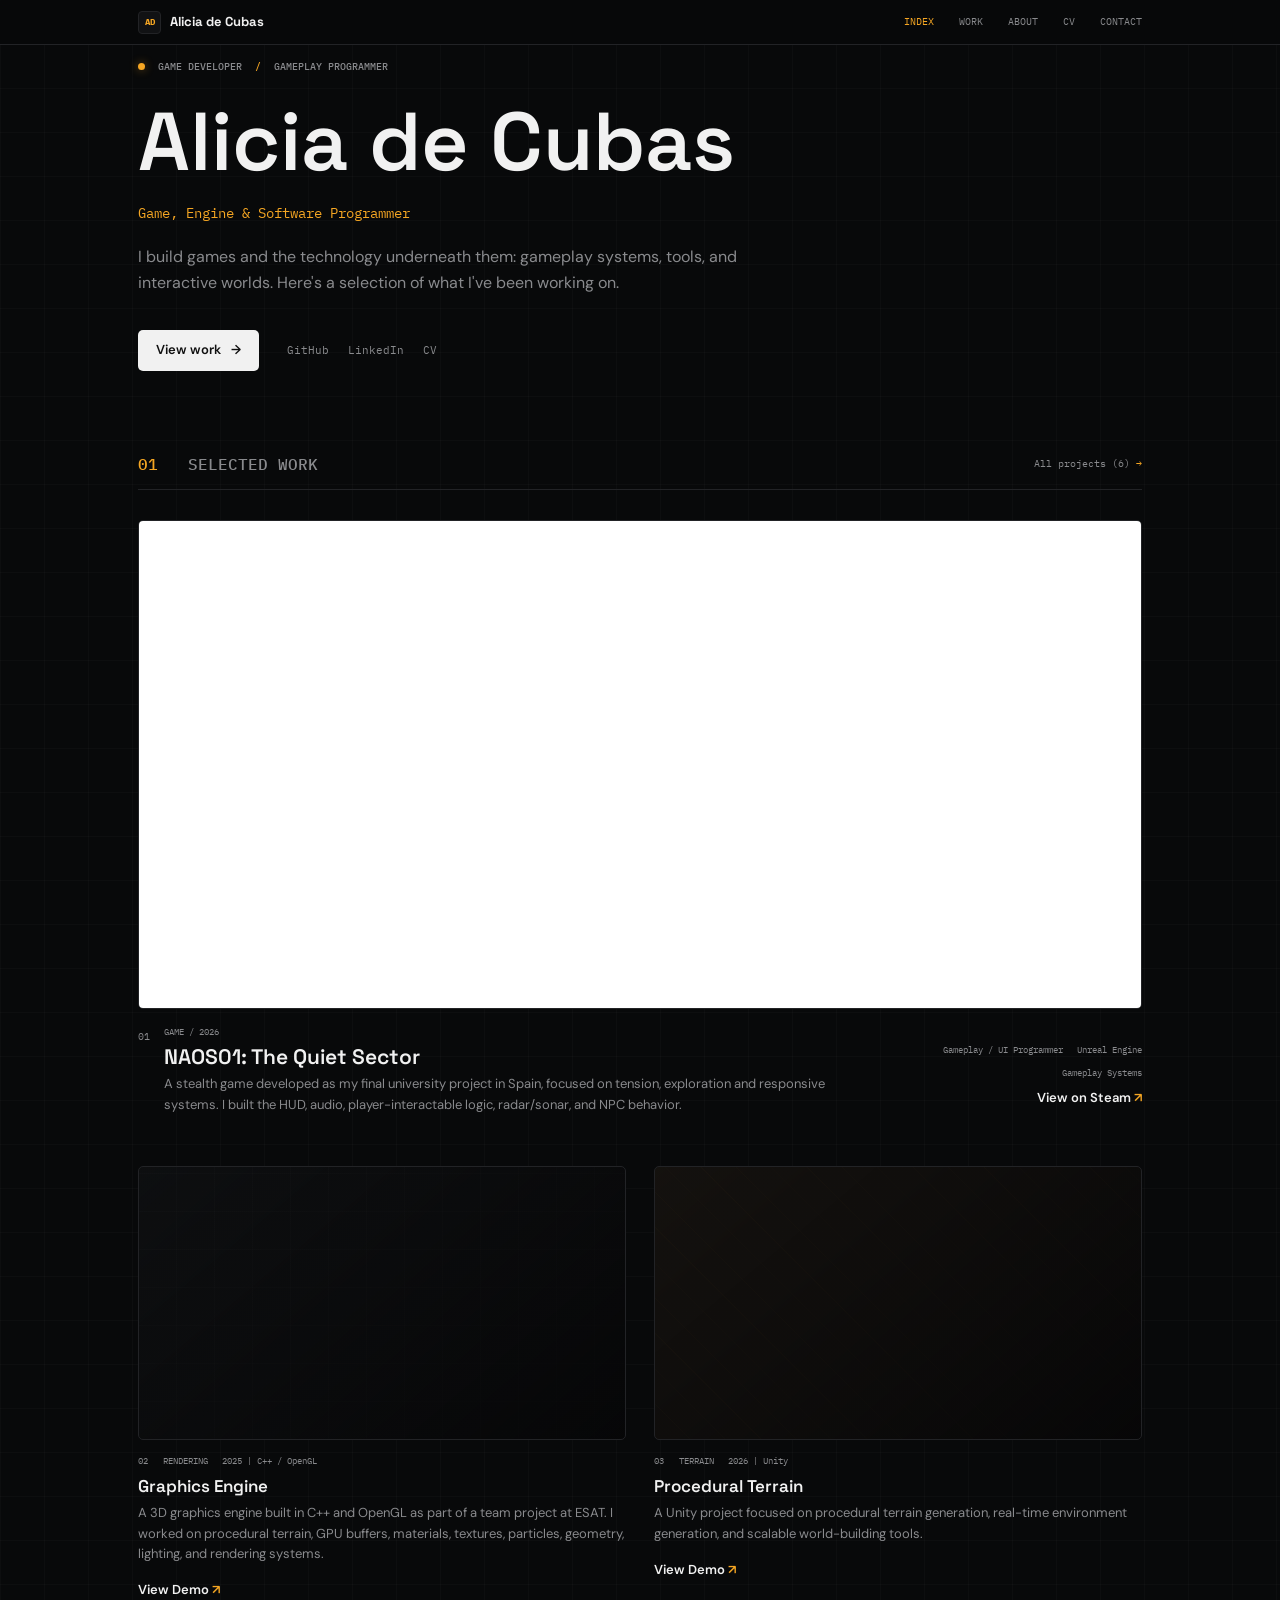
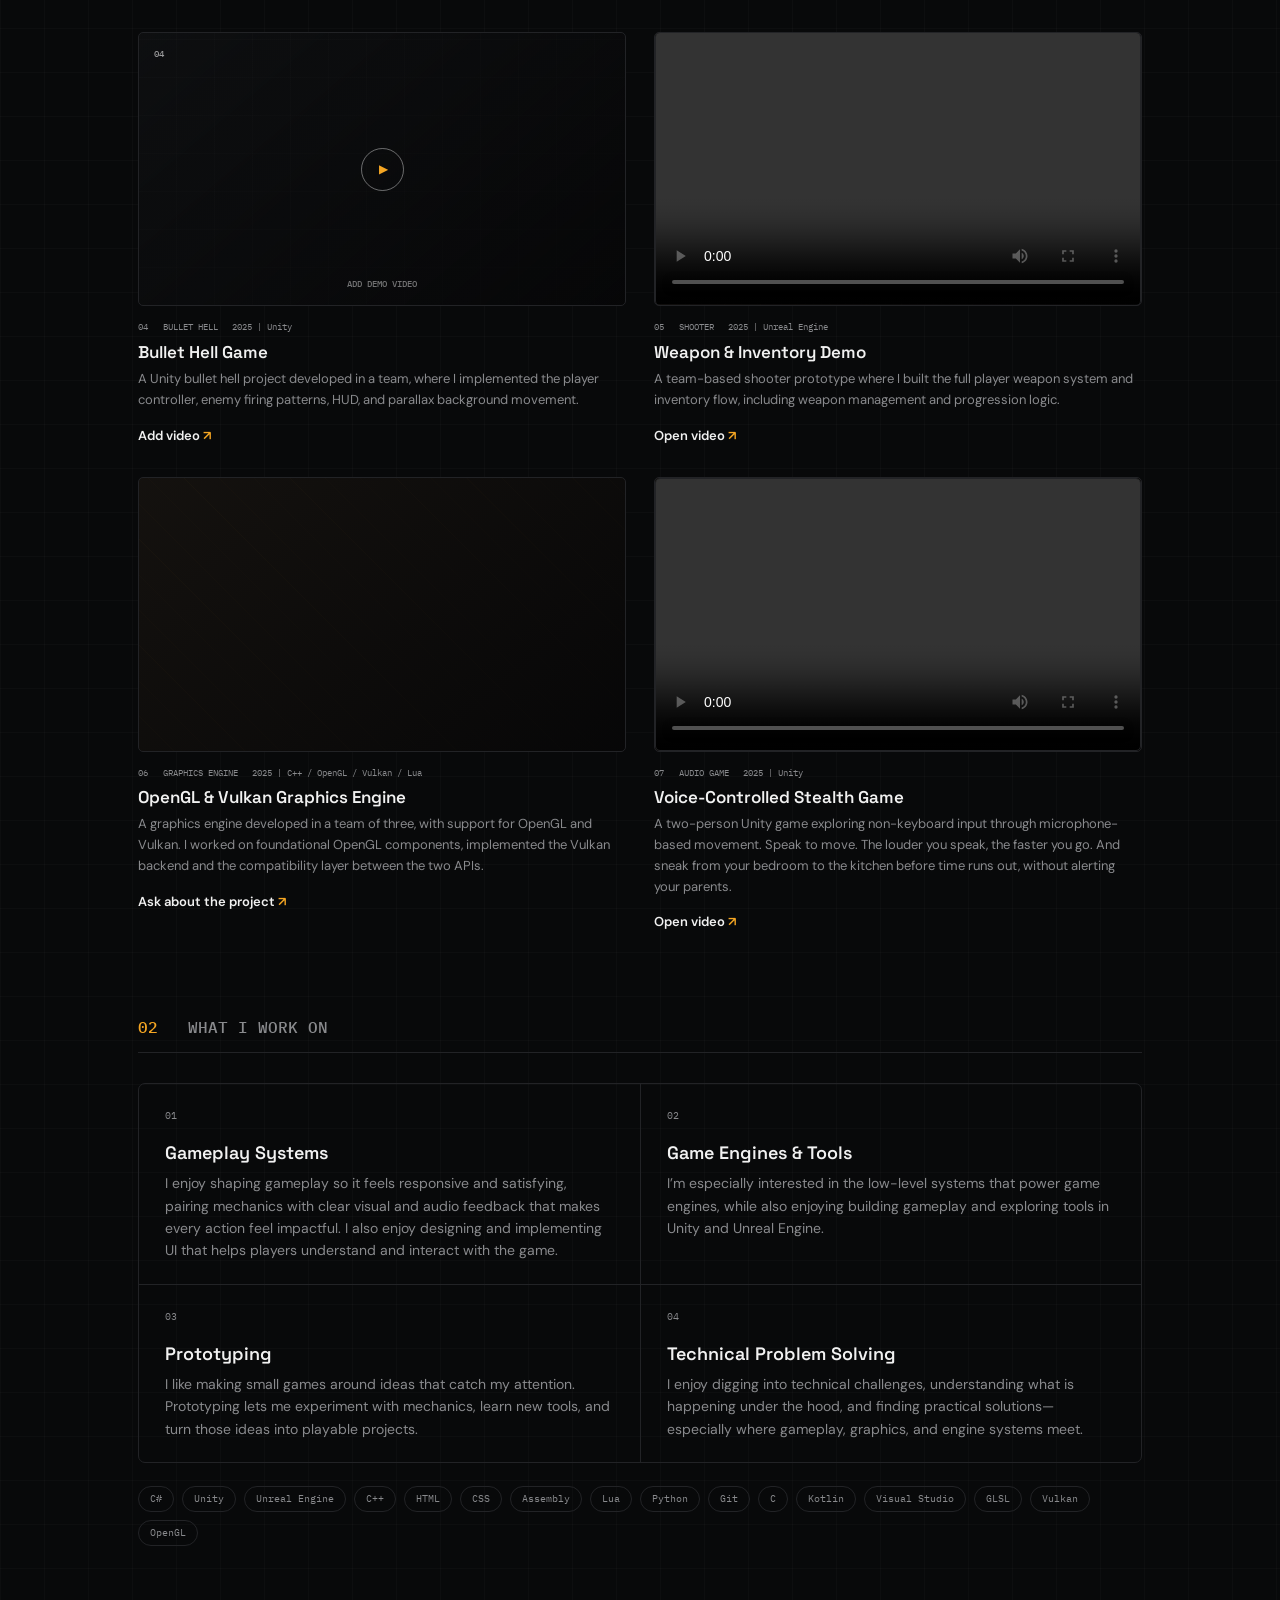
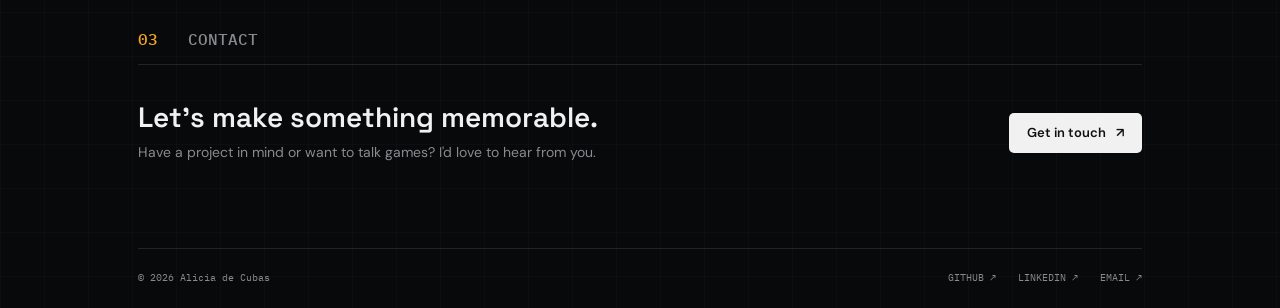
==== commit a6382e2f: "mam engine video uploaded and email changed" ====
--- a/index.html
+++ b/index.html
@@ -126,10 +126,8 @@
         </article>
 
         <article class="project">
-          <div class="video-slot work-video" aria-label="OpenGL and Vulkan graphics engine demo video">
-            <span class="slot-number">06</span>
-            <span class="play-mark" aria-hidden="true">▶</span>
-            <span class="slot-hint">DEMO VIDEO COMING SOON</span>
+          <div class="video-slot video-slot-alt work-video" aria-label="OpenGL and Vulkan graphics engine demo video">
+            <iframe src="https://youtu.be/gf7ghhEL1tw" title="OpenGL and Vulkan graphics engine demo video" allow="accelerometer; autoplay; clipboard-write; encrypted-media; gyroscope; picture-in-picture; web-share" allowfullscreen></iframe>
           </div>
           <div class="project-info">
             <div class="project-meta"><span>06 &nbsp; GRAPHICS ENGINE</span><span>2025 | C++ / OpenGL / Vulkan / Lua</span></div>
--- a/style.css
+++ b/style.css
@@ -290,6 +290,10 @@
   border-bottom: 1px solid var(--border);
 }
 
+.section-heading .eyebrow {
+  font-size: 16px;
+}
+
 .all-projects-link {
   color: var(--muted);
   font-family: "IBM Plex Mono", "Courier New", monospace;
@@ -644,7 +648,7 @@
 
 .content-section h2 {
   margin-bottom: 20px;
-  font-size: 25px;
+  font-size: 20px;
 }
 
 .content-section p {
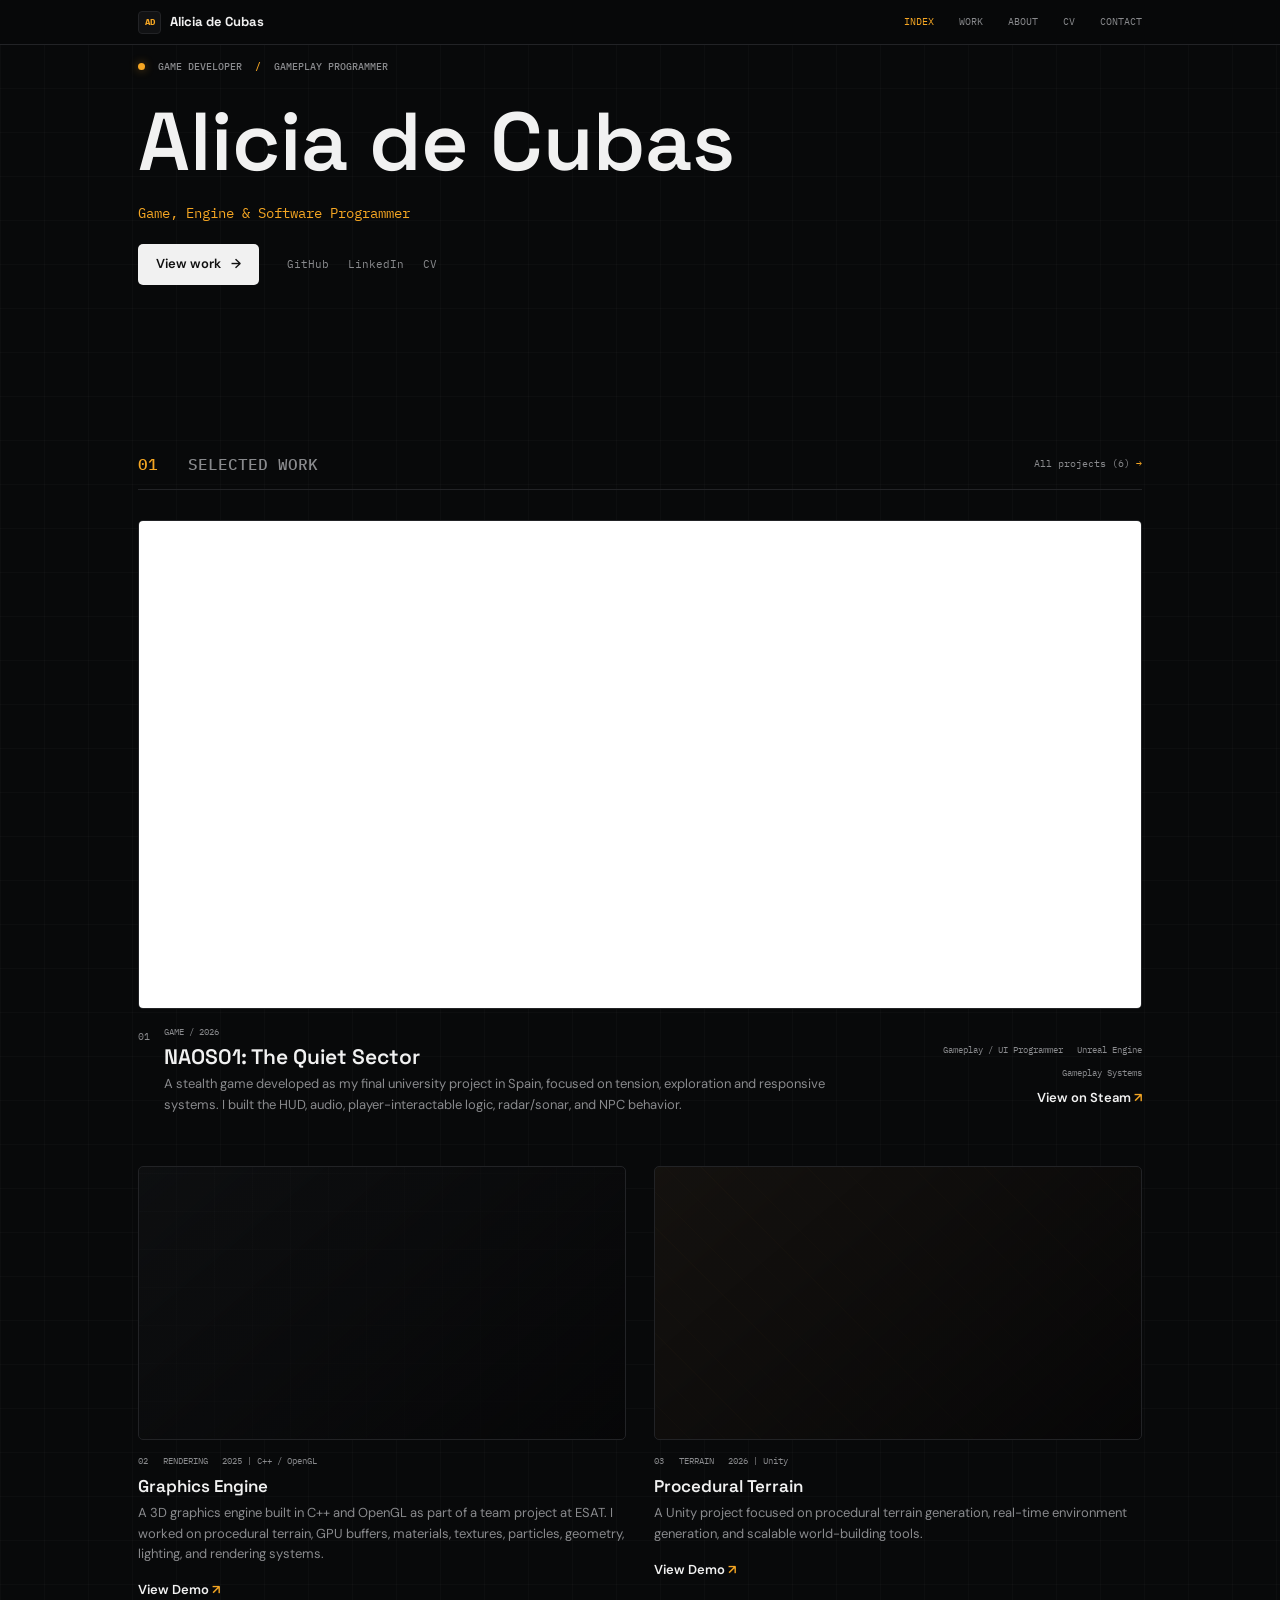
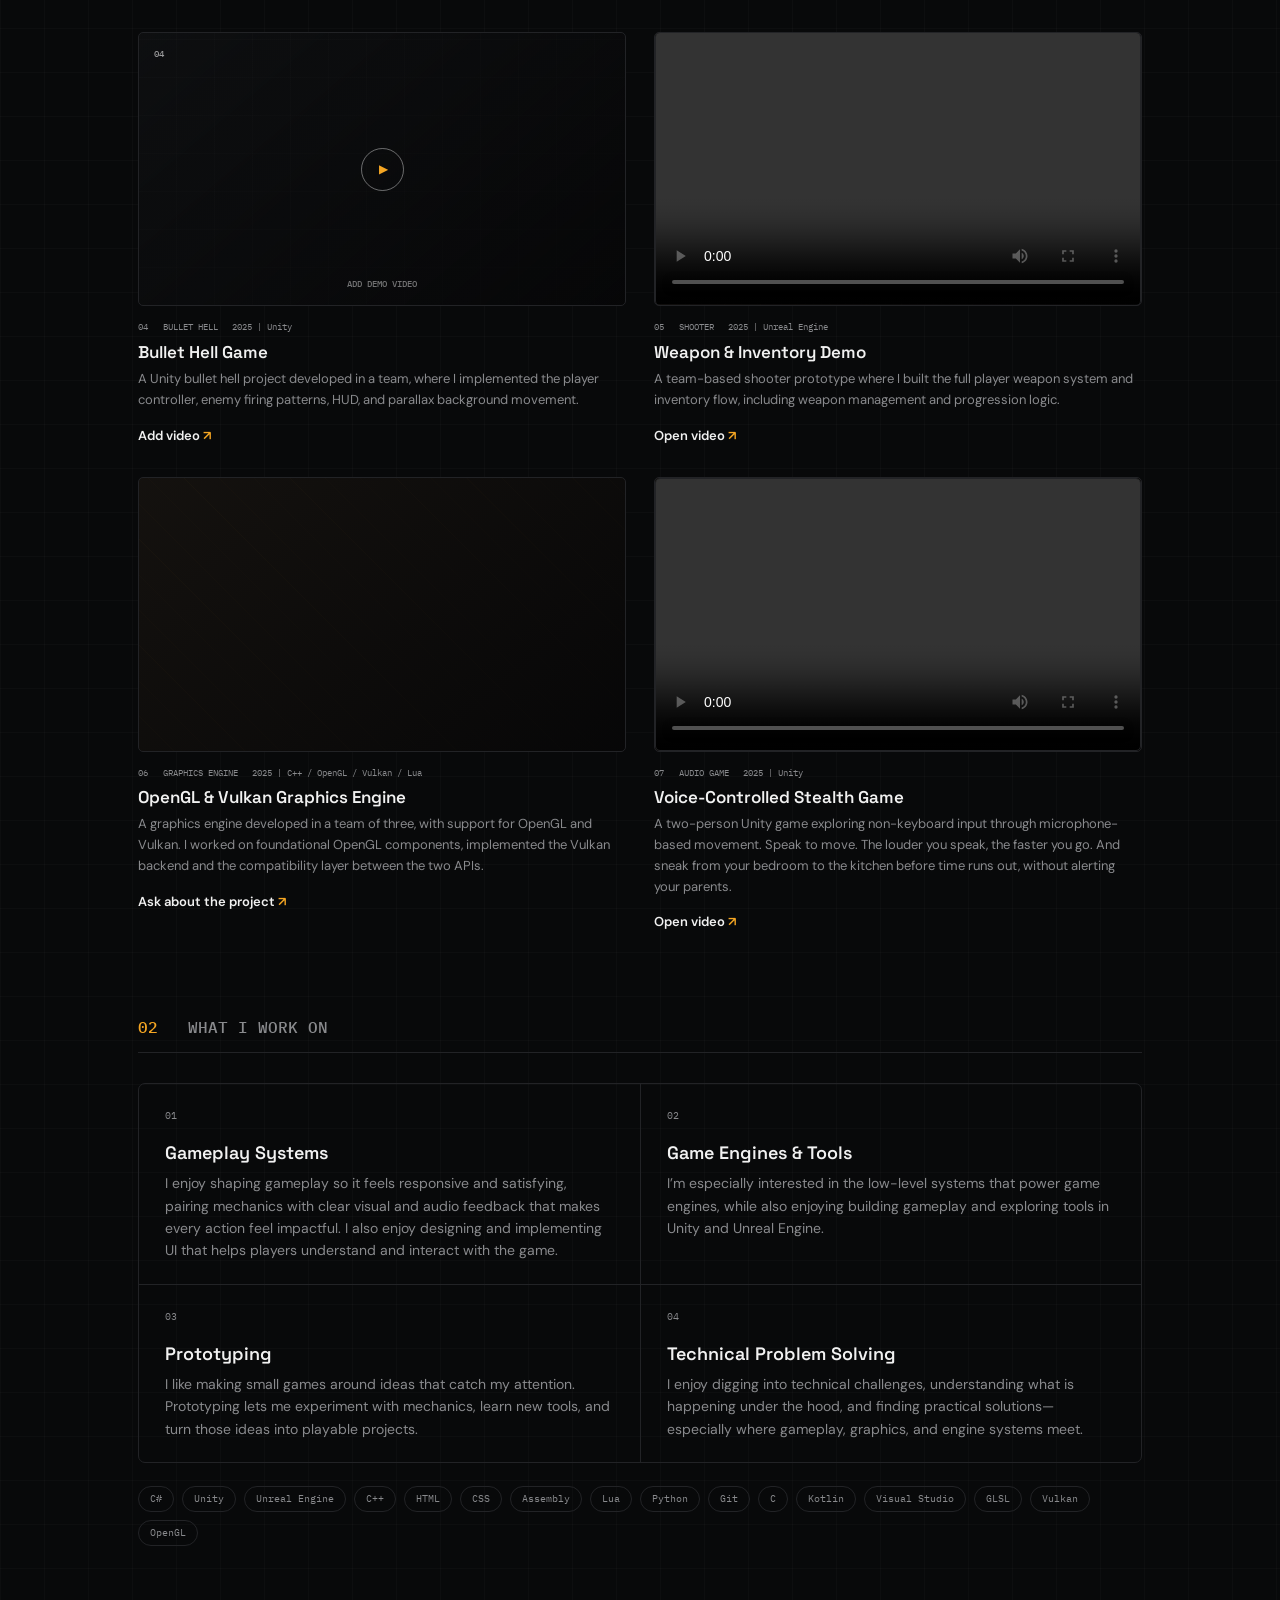
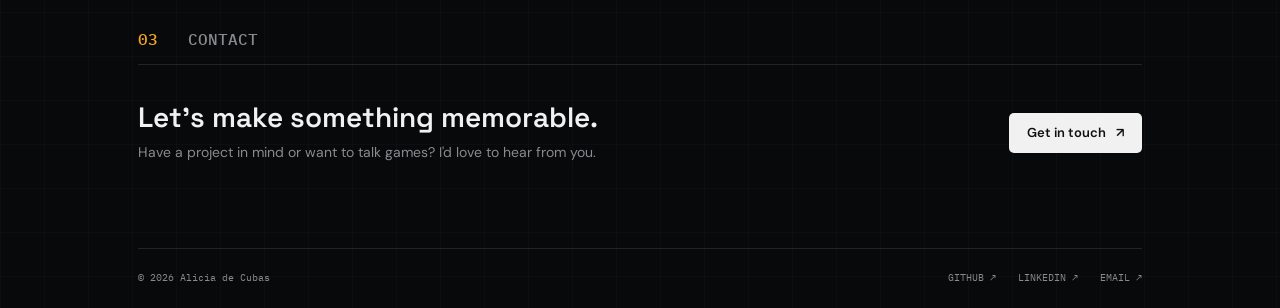
==== commit 25b0543f: "without description" ====
--- a/index.html
+++ b/index.html
@@ -31,8 +31,6 @@
         <p class="eyebrow"><span class="status-dot"></span> GAME DEVELOPER <span class="eyebrow-divider">/</span> GAMEPLAY PROGRAMMER</p>
         <h1 id="intro-title">Alicia de Cubas</h1>
         <p class="intro-role">Game, Engine &amp; Software Programmer</p>
-        <p class="intro-description">I build games and the technology underneath them: gameplay systems, tools, and interactive worlds. 
-                                    Here's a selection of what I've been working on.</p>
         <div class="intro-actions">
           <a class="button button-primary" href="#projects">View work <span aria-hidden="true">→</span></a>
           <div class="hero-socials">
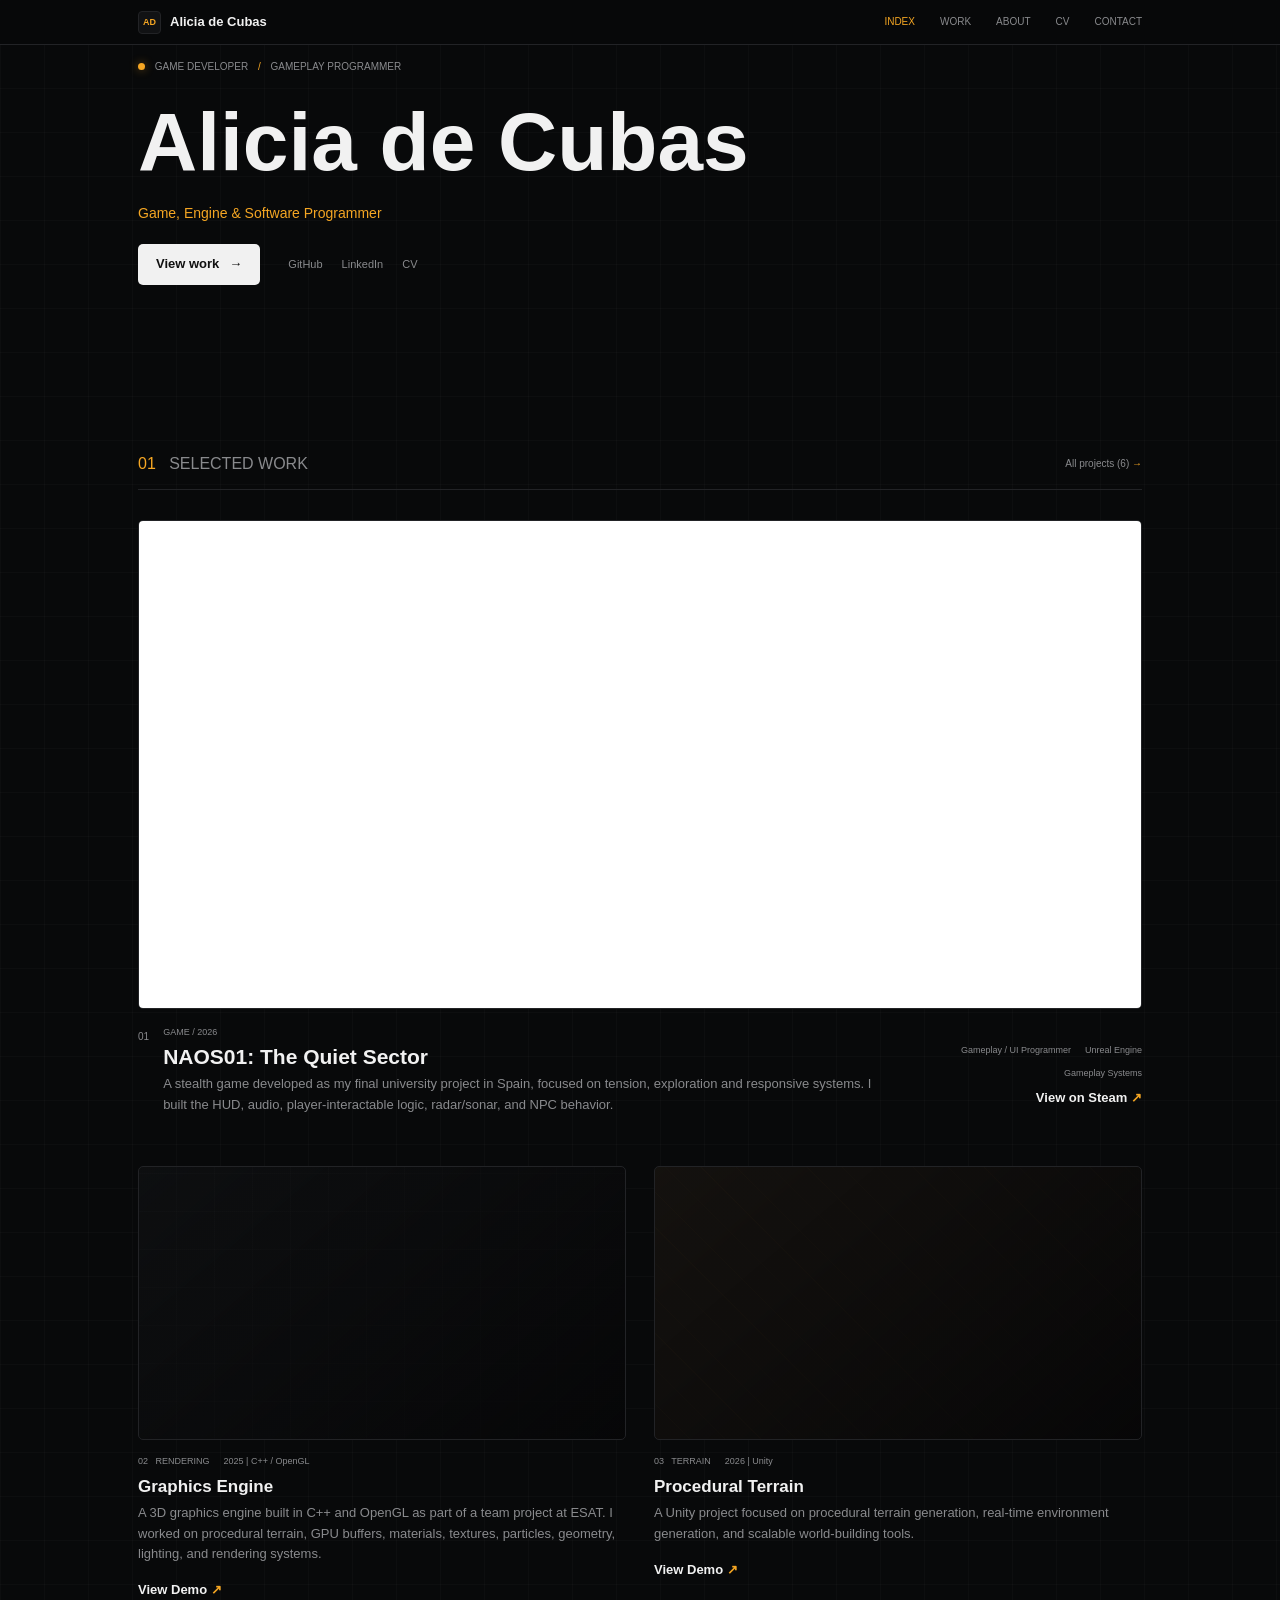
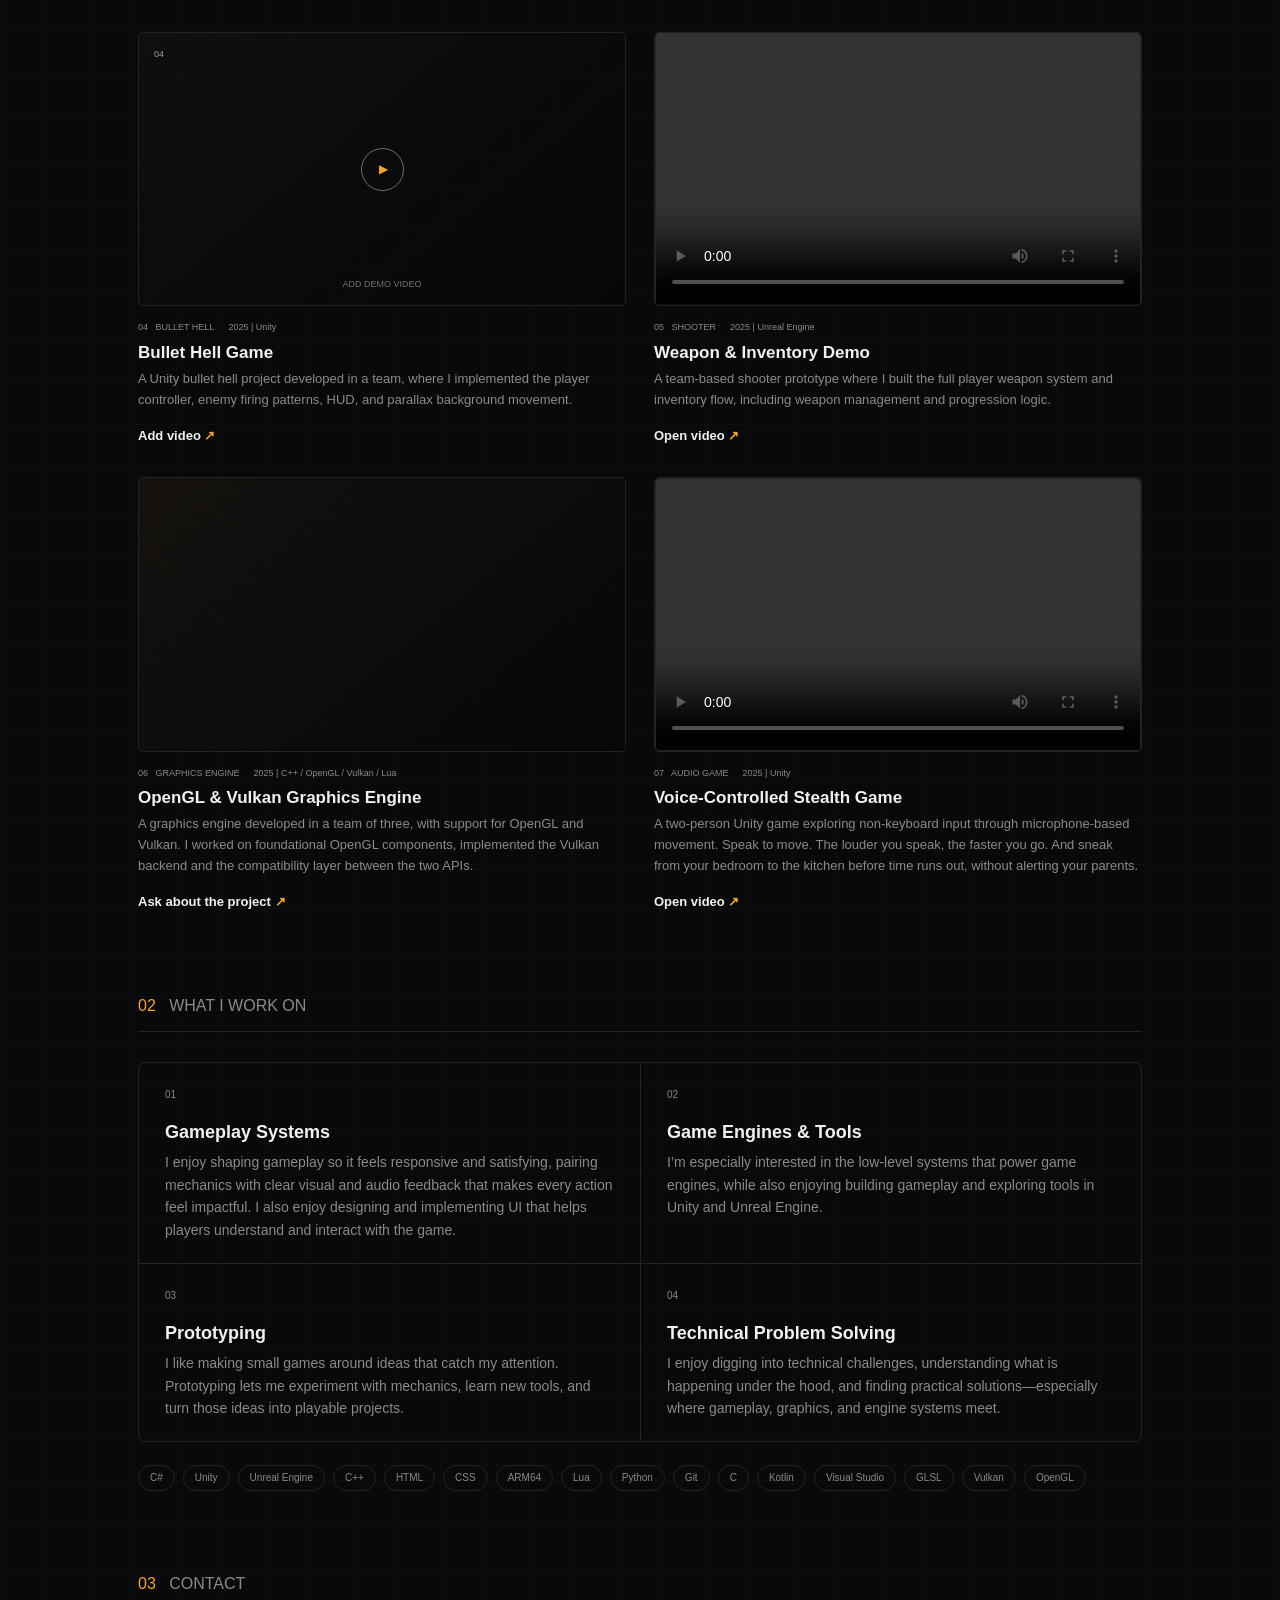
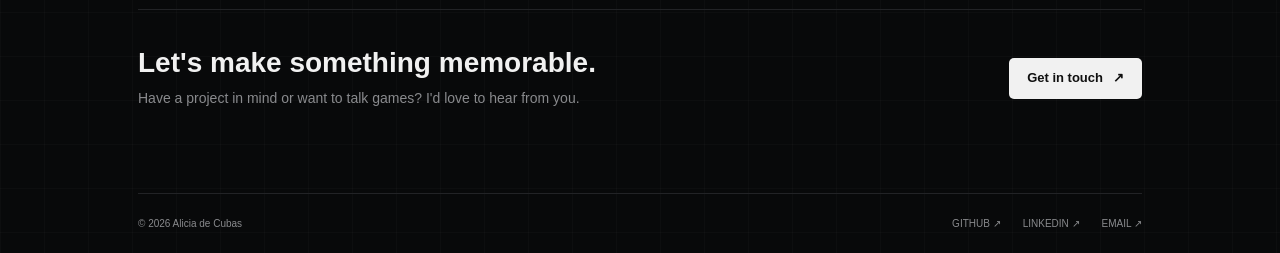
==== commit 9622f7bc: "font updated and cv updated" ====
--- a/index.html
+++ b/index.html
@@ -6,9 +6,6 @@
   <meta name="description" content="Alicia de Cubas is a game developer. Explore selected projects, experience, and contact details.">
   <meta name="theme-color" content="#08090a">
   <title>Alicia de Cubas | Game Developer</title>
-  <link rel="preconnect" href="https://fonts.googleapis.com">
-  <link rel="preconnect" href="https://fonts.gstatic.com" crossorigin>
-  <link href="https://fonts.googleapis.com/css2?family=DM+Sans:wght@400;500;600;700&family=IBM+Plex+Mono:wght@400;500;600;700&family=Space+Grotesk:wght@400;500;600;700&display=swap" rel="stylesheet">
   <link rel="stylesheet" href="style.css">
 </head>
 <body>
@@ -125,7 +122,7 @@
 
         <article class="project">
           <div class="video-slot video-slot-alt work-video" aria-label="OpenGL and Vulkan graphics engine demo video">
-            <iframe src="https://youtu.be/gf7ghhEL1tw" title="OpenGL and Vulkan graphics engine demo video" allow="accelerometer; autoplay; clipboard-write; encrypted-media; gyroscope; picture-in-picture; web-share" allowfullscreen></iframe>
+            <iframe src="https://www.youtube.com/embed/gf7ghhEL1tw?rel=0" title="OpenGL and Vulkan graphics engine demo video" allow="accelerometer; autoplay; clipboard-write; encrypted-media; gyroscope; picture-in-picture; web-share" allowfullscreen></iframe>
           </div>
           <div class="project-info">
             <div class="project-meta"><span>06 &nbsp; GRAPHICS ENGINE</span><span>2025 | C++ / OpenGL / Vulkan / Lua</span></div>
@@ -179,7 +176,7 @@
         </article>
       </div>
       <div class="skills-list" aria-label="Tools and technologies">
-        <span>C#</span><span>Unity</span><span>Unreal Engine</span><span>C++</span><span>HTML</span><span>CSS</span><span>Assembly</span>
+        <span>C#</span><span>Unity</span><span>Unreal Engine</span><span>C++</span><span>HTML</span><span>CSS</span><span>ARM64</span>
         <span>Lua</span><span>Python</span><span>Git</span><span>C</span><span>Kotlin</span><span>Visual Studio</span><span>GLSL</span>
         <span>Vulkan</span><span>OpenGL</span>
     </section>
--- a/style.css
+++ b/style.css
@@ -27,7 +27,7 @@
     linear-gradient(90deg, rgba(255, 255, 255, 0.018) 1px, transparent 1px);
   background-size: 44px 44px;
   color: var(--text);
-  font-family: "DM Sans", sans-serif;
+  font-family: Arial, Helvetica, sans-serif;
   font-size: 16px;
   line-height: 1.6;
 }
@@ -69,7 +69,7 @@
   display: inline-flex;
   align-items: center;
   gap: 9px;
-  font-family: "Space Grotesk", sans-serif;
+  font-family: Arial, Helvetica, sans-serif;
   font-size: 13px;
   font-weight: 700;
   text-decoration: none;
@@ -90,7 +90,7 @@
   border-radius: 4px;
   background: var(--surface);
   color: var(--accent);
-  font-family: "IBM Plex Mono", "Courier New", monospace;
+  font-family: Arial, Helvetica, sans-serif;
   font-size: 9px;
 }
 
@@ -104,7 +104,7 @@
 .nav-links a,
 .footer-links a {
   color: var(--muted);
-  font-family: "IBM Plex Mono", "Courier New", monospace;
+  font-family: Arial, Helvetica, sans-serif;
   font-size: 10px;
   text-transform: uppercase;
   text-decoration: none;
@@ -127,7 +127,7 @@
 h1,
 h2,
 h3 {
-  font-family: "Space Grotesk", sans-serif;
+  font-family: Arial, Helvetica, sans-serif;
   font-weight: 600;
   line-height: 1.12;
 }
@@ -135,7 +135,7 @@
 .eyebrow {
   margin: 0;
   color: var(--muted);
-  font-family: "IBM Plex Mono", "Courier New", monospace;
+  font-family: Arial, Helvetica, sans-serif;
   font-size: 10px;
   font-weight: 500;
   line-height: 1.5;
@@ -184,7 +184,7 @@
 .intro-role {
   margin-bottom: 20px;
   color: var(--accent);
-  font-family: "IBM Plex Mono", "Courier New", monospace;
+  font-family: Arial, Helvetica, sans-serif;
   font-size: 14px;
 }
 
@@ -209,7 +209,7 @@
 
 .hero-socials a {
   color: var(--muted);
-  font-family: "IBM Plex Mono", "Courier New", monospace;
+  font-family: Arial, Helvetica, sans-serif;
   font-size: 11px;
   text-decoration: none;
   transition: color 180ms ease;
@@ -296,7 +296,7 @@
 
 .all-projects-link {
   color: var(--muted);
-  font-family: "IBM Plex Mono", "Courier New", monospace;
+  font-family: Arial, Helvetica, sans-serif;
   font-size: 10px;
   text-decoration: none;
 }
@@ -367,7 +367,7 @@
 .slot-hint {
   position: absolute;
   color: rgba(241, 241, 241, 0.62);
-  font-family: "IBM Plex Mono", "Courier New", monospace;
+  font-family: Arial, Helvetica, sans-serif;
   font-size: 9px;
   font-weight: 500;
 }
@@ -427,14 +427,14 @@
 .project-number {
   padding-top: 4px;
   color: var(--muted);
-  font-family: "IBM Plex Mono", "Courier New", monospace;
+  font-family: Arial, Helvetica, sans-serif;
   font-size: 10px;
 }
 
 .project-type {
   margin-bottom: 5px;
   color: var(--muted);
-  font-family: "IBM Plex Mono", "Courier New", monospace;
+  font-family: Arial, Helvetica, sans-serif;
   font-size: 9px;
 }
 
@@ -460,7 +460,7 @@
 
 .featured-project-details > span {
   color: var(--muted);
-  font-family: "IBM Plex Mono", "Courier New", monospace;
+  font-family: Arial, Helvetica, sans-serif;
   font-size: 9px;
 }
 
@@ -499,7 +499,7 @@
   flex-wrap: wrap;
   gap: 8px 14px;
   color: var(--muted);
-  font-family: "IBM Plex Mono", "Courier New", monospace;
+  font-family: Arial, Helvetica, sans-serif;
   font-size: 9px;
 }
 
@@ -549,7 +549,7 @@
   display: block;
   margin-bottom: 19px;
   color: var(--muted);
-  font-family: "IBM Plex Mono", "Courier New", monospace;
+  font-family: Arial, Helvetica, sans-serif;
   font-size: 10px;
 }
 
@@ -575,7 +575,7 @@
   border: 1px solid var(--border);
   border-radius: 20px;
   color: var(--muted);
-  font-family: "IBM Plex Mono", "Courier New", monospace;
+  font-family: Arial, Helvetica, sans-serif;
   font-size: 10px;
 }
 
@@ -610,7 +610,7 @@
   justify-content: space-between;
   gap: 20px;
   color: var(--muted);
-  font-family: "IBM Plex Mono", "Courier New", monospace;
+  font-family: Arial, Helvetica, sans-serif;
   font-size: 10px;
 }
 
@@ -684,7 +684,20 @@
 }
 
 .cv-toolbar {
+  display: flex;
+  flex-wrap: wrap;
+  gap: 12px;
   margin: -12px 0 34px;
+}
+
+.cv-pdf-viewer {
+  display: block;
+  width: 100%;
+  height: min(82vh, 1100px);
+  min-height: 650px;
+  border: 1px solid var(--border);
+  border-radius: 8px;
+  background: var(--surface);
 }
 
 .cv-entry {
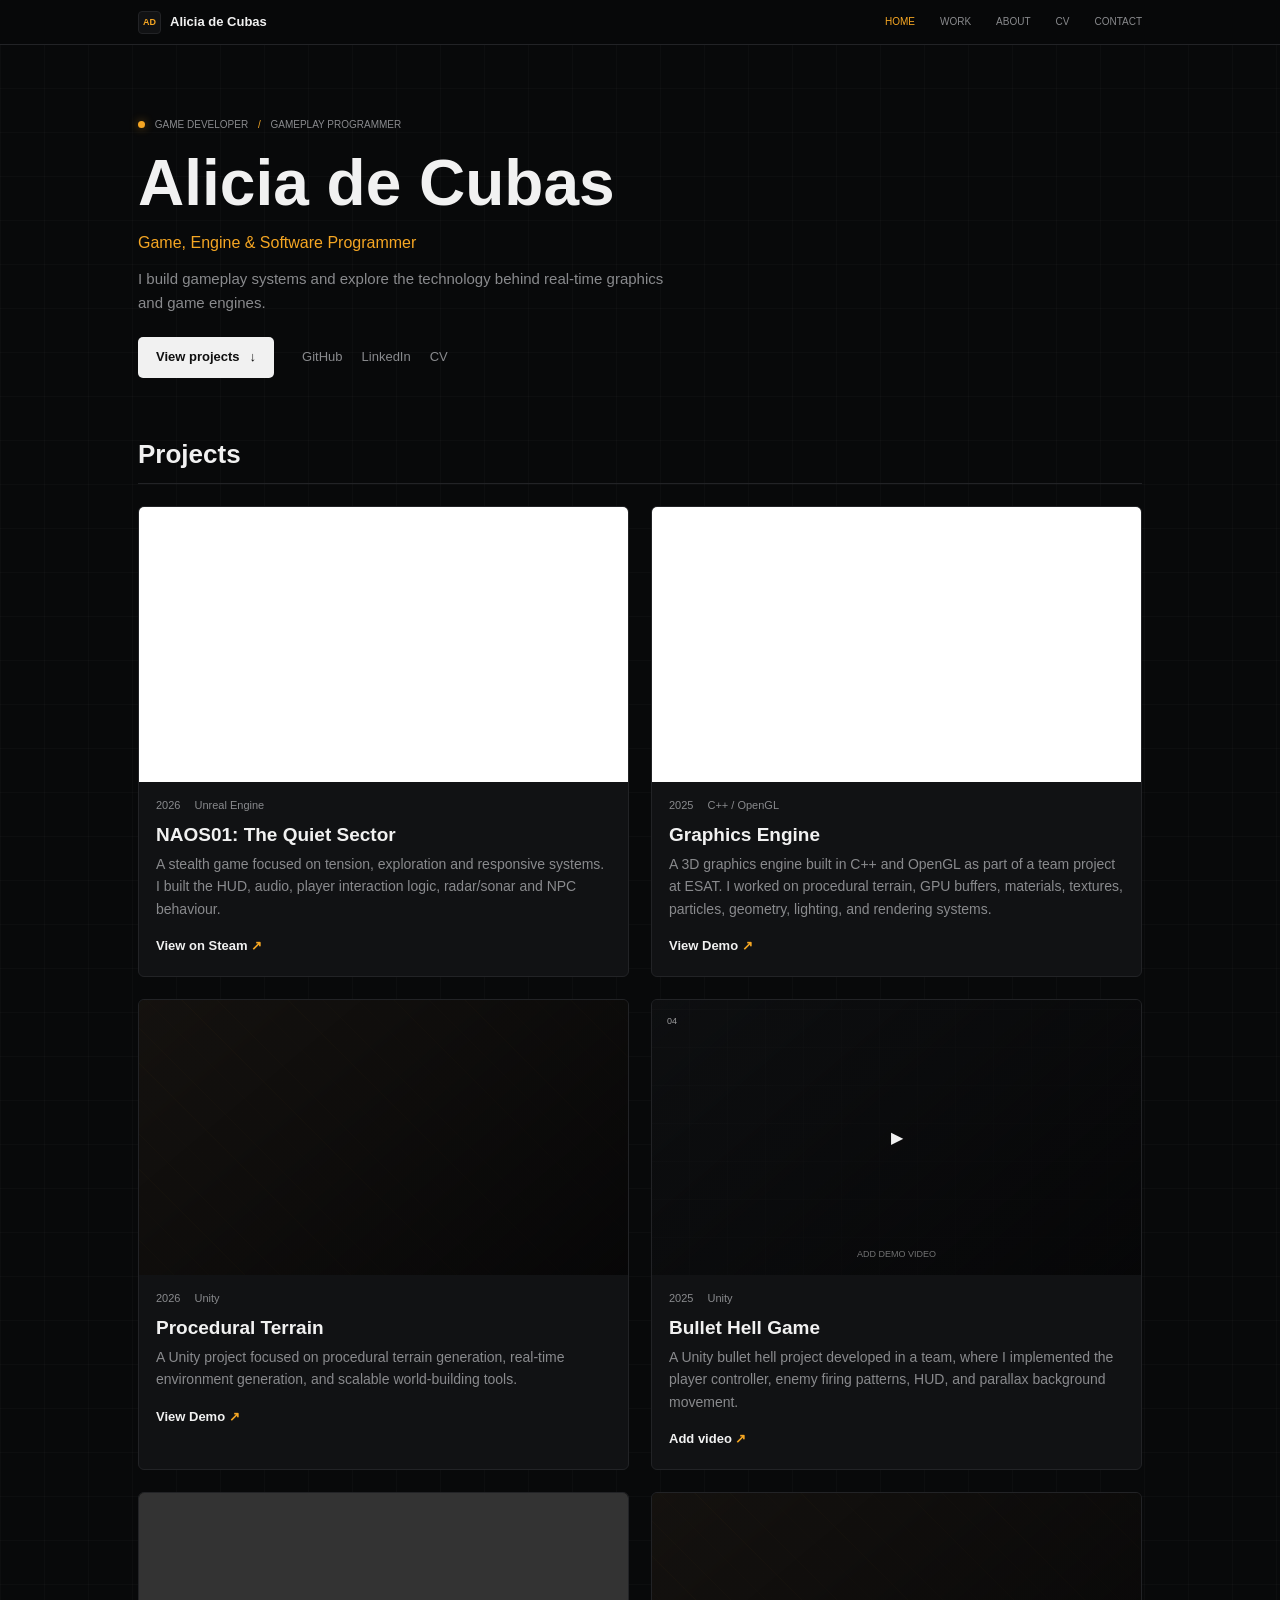
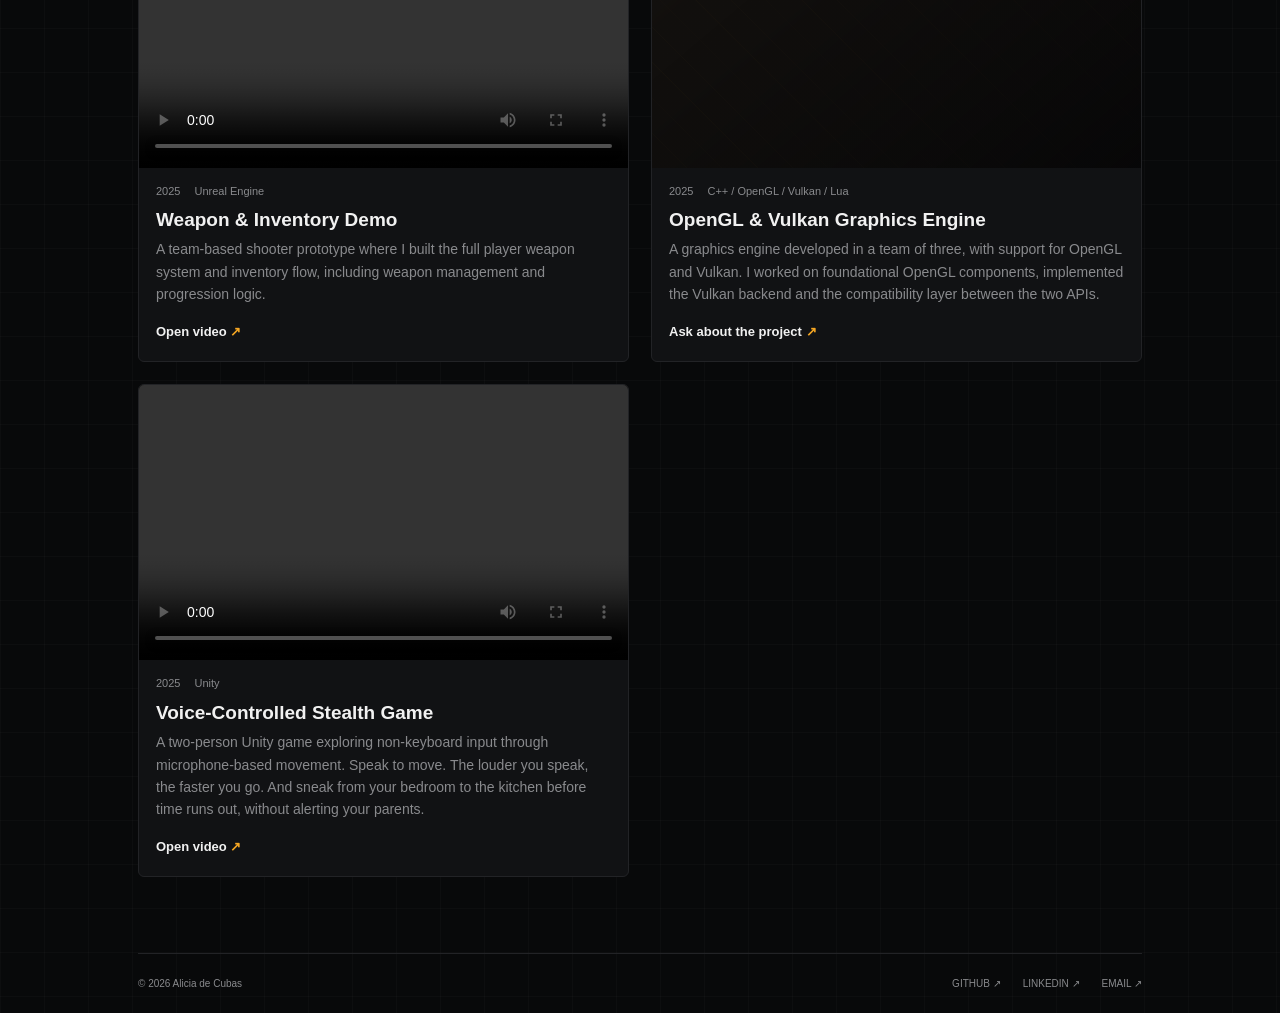
==== commit 190bdf84: "style web updated" ====
--- a/index.html
+++ b/index.html
@@ -13,7 +13,7 @@
     <nav class="nav-wrap" aria-label="Main navigation">
       <a class="logo" href="index.html"><span class="brand-mark">AD</span>Alicia de Cubas</a>
       <div class="nav-links">
-        <a href="#home" aria-current="page">Index</a>
+        <a href="#home" aria-current="page">Home</a>
         <a href="#projects">Work</a>
         <a href="about.html">About</a>
         <a href="cv.html">CV</a>
@@ -28,8 +28,9 @@
         <p class="eyebrow"><span class="status-dot"></span> GAME DEVELOPER <span class="eyebrow-divider">/</span> GAMEPLAY PROGRAMMER</p>
         <h1 id="intro-title">Alicia de Cubas</h1>
         <p class="intro-role">Game, Engine &amp; Software Programmer</p>
+        <p class="intro-description">I build gameplay systems and explore the technology behind real-time graphics and game engines.</p>
         <div class="intro-actions">
-          <a class="button button-primary" href="#projects">View work <span aria-hidden="true">→</span></a>
+          <a class="button button-primary" href="#projects">View projects <span aria-hidden="true">↓</span></a>
           <div class="hero-socials">
             <a href="https://github.com/aliciadecubas" target="_blank" rel="noreferrer">GitHub</a>
             <a href="https://www.linkedin.com/in/alicia-de-cubas-yarza-551598387/" target="_blank" rel="noreferrer">LinkedIn</a>
@@ -41,38 +42,28 @@
 
     <section class="work-section page-wrap" id="projects" aria-labelledby="work-title">
       <div class="section-heading">
-        <p class="eyebrow" id="work-title"><span class="accent">01</span> &nbsp; SELECTED WORK</p>
-        <a class="all-projects-link" href="#all-projects">All projects (6) <span aria-hidden="true">→</span></a>
+        <h2 id="work-title">Projects</h2>
       </div>
 
-      <article class="featured-project">
-        <div class="video-slot feature-video" aria-label="NAOS01 trailer video">
+      <div class="projects-grid">
+        <article class="project">
+          <div class="video-slot work-video" aria-label="NAOS01 trailer video">
           <iframe src="https://www.youtube.com/embed/muWv2brFKTs?rel=0" title="NAOS01 trailer video" allow="accelerometer; autoplay; clipboard-write; encrypted-media; gyroscope; picture-in-picture; web-share" allowfullscreen></iframe>
         </div>
-        <div class="featured-project-info">
-          <div class="featured-project-copy">
-            <span class="project-number">01</span>
-            <div>
-              <p class="project-type">GAME / 2026</p>
-              <h2>NAOS01: The Quiet Sector</h2>
-              <p>A stealth game developed as my final university project in Spain, focused on tension, exploration and responsive systems. I built the HUD, audio, player-interactable logic, radar/sonar, and NPC behavior.</p>
-            </div>
-          </div>
-          <div class="featured-project-details">
-            <span>Gameplay / UI Programmer</span><span>Unreal Engine</span><span>Gameplay Systems</span>
-            <a class="project-link" href="https://store.steampowered.com/app/4522460/NAOS01_The_Quiet_Sector/" target="_blank" rel="noreferrer">
-                      View on Steam <span aria-hidden="true">↗</span></a>
-          </div>
+          <div class="project-info">
+            <div class="project-meta"><span>2026</span><span>Unreal Engine</span></div>
+            <h3>NAOS01: The Quiet Sector</h3>
+            <p>A stealth game focused on tension, exploration and responsive systems. I built the HUD, audio, player interaction logic, radar/sonar and NPC behaviour.</p>
+            <a class="project-link" href="https://store.steampowered.com/app/4522460/NAOS01_The_Quiet_Sector/" target="_blank" rel="noreferrer">View on Steam <span aria-hidden="true">↗</span></a>
         </div>
       </article>
 
-      <div class="projects-grid" id="all-projects">
         <article class="project">
           <div class="video-slot work-video" aria-label="Graphics Engine demo video">
             <iframe src="https://www.youtube.com/embed/quM15HApMmA?rel=0" title="Graphics Engine demo video" allow="accelerometer; autoplay; clipboard-write; encrypted-media; gyroscope; picture-in-picture; web-share" allowfullscreen></iframe>
           </div>
           <div class="project-info">
-            <div class="project-meta"><span>02 &nbsp; RENDERING</span><span>2025 | C++ / OpenGL</span></div>
+            <div class="project-meta"><span>2025</span><span>C++ / OpenGL</span></div>
             <h3>Graphics Engine</h3>
             <p>A 3D graphics engine built in C++ and OpenGL as part of a team project at ESAT. I worked on procedural terrain, GPU buffers, materials, textures, particles, geometry, lighting, and rendering systems.</p>
             <a class="project-link" href="https://youtu.be/quM15HApMmA" target="_blank" rel="noreferrer">View Demo <span aria-hidden="true">↗</span></a>
@@ -84,7 +75,7 @@
             <iframe src="https://www.youtube.com/embed/b6EjAH35dso?rel=0" title="Unity procedural terrain demo video" allow="accelerometer; autoplay; clipboard-write; encrypted-media; gyroscope; picture-in-picture; web-share" allowfullscreen></iframe>
           </div>
           <div class="project-info">
-            <div class="project-meta"><span>03 &nbsp; TERRAIN</span><span>2026 | Unity</span></div>
+            <div class="project-meta"><span>2026</span><span>Unity</span></div>
             <h3>Procedural Terrain</h3>
             <p>A Unity project focused on procedural terrain generation, real-time environment generation, and scalable world-building tools.</p>
             <a class="project-link" href="https://youtu.be/b6EjAH35dso" target="_blank" rel="noreferrer">View Demo <span aria-hidden="true">↗</span></a>
@@ -98,7 +89,7 @@
             <span class="slot-hint">ADD DEMO VIDEO</span>
           </div>
           <div class="project-info">
-            <div class="project-meta"><span>04 &nbsp; BULLET HELL</span><span>2025 | Unity</span></div>
+            <div class="project-meta"><span>2025</span><span>Unity</span></div>
             <h3>Bullet Hell Game</h3>
             <p>A Unity bullet hell project developed in a team, where I implemented the player controller, enemy firing patterns, HUD, and parallax background movement.</p>
             <a class="project-link" href="contact.html">Add video <span aria-hidden="true">↗</span></a>
@@ -113,7 +104,7 @@
             </video>
           </div>
           <div class="project-info">
-            <div class="project-meta"><span>05 &nbsp; SHOOTER</span><span>2025 | Unreal Engine</span></div>
+            <div class="project-meta"><span>2025</span><span>Unreal Engine</span></div>
             <h3>Weapon &amp; Inventory Demo</h3>
             <p>A team-based shooter prototype where I built the full player weapon system and inventory flow, including weapon management and progression logic.</p>
             <a class="project-link" href="assets/videos/gameplay_shooter_ue.mp4" target="_blank" rel="noreferrer">Open video <span aria-hidden="true">↗</span></a>
@@ -125,7 +116,7 @@
             <iframe src="https://www.youtube.com/embed/gf7ghhEL1tw?rel=0" title="OpenGL and Vulkan graphics engine demo video" allow="accelerometer; autoplay; clipboard-write; encrypted-media; gyroscope; picture-in-picture; web-share" allowfullscreen></iframe>
           </div>
           <div class="project-info">
-            <div class="project-meta"><span>06 &nbsp; GRAPHICS ENGINE</span><span>2025 | C++ / OpenGL / Vulkan / Lua</span></div>
+            <div class="project-meta"><span>2025</span><span>C++ / OpenGL / Vulkan / Lua</span></div>
             <h3>OpenGL &amp; Vulkan Graphics Engine</h3>
             <p>A graphics engine developed in a team of three, with support for OpenGL and Vulkan. I worked on foundational OpenGL components, implemented the Vulkan backend and the compatibility layer between the two APIs.</p>
             <a class="project-link" href="contact.html">Ask about the project <span aria-hidden="true">↗</span></a>
@@ -140,57 +131,12 @@
             </video>
           </div>
           <div class="project-info">
-            <div class="project-meta"><span>07 &nbsp; AUDIO GAME</span><span>2025 | Unity</span></div>
+            <div class="project-meta"><span>2025</span><span>Unity</span></div>
             <h3>Voice-Controlled Stealth Game</h3>
             <p>A two-person Unity game exploring non-keyboard input through microphone-based movement. Speak to move. The louder you speak, the faster you go. And sneak from your bedroom to the kitchen before time runs out, without alerting your parents.</p>
             <a class="project-link" href="assets/videos/gameplay_audiogame.mp4" target="_blank" rel="noreferrer">Open video <span aria-hidden="true">↗</span></a>
           </div>
         </article>
-      </div>
-    </section>
-
-    <section class="focus-section page-wrap" id="focus" aria-labelledby="focus-title">
-      <div class="section-heading">
-        <p class="eyebrow" id="focus-title"><span class="accent">02</span> &nbsp; WHAT I WORK ON</p>
-      </div>
-      <div class="focus-grid">
-        <article class="focus-card">
-          <span class="focus-number">01</span>
-          <h3>Gameplay Systems</h3>
-          <p>I enjoy shaping gameplay so it feels responsive and satisfying, pairing mechanics with clear visual and audio feedback that makes every action feel impactful. I also enjoy designing and implementing UI that helps players understand and interact with the game.</p>
-        </article>
-        <article class="focus-card">
-          <span class="focus-number">02</span>
-          <h3>Game Engines &amp; Tools</h3>
-          <p>I’m especially interested in the low-level systems that power game engines, while also enjoying building gameplay and exploring tools in Unity and Unreal Engine.</p>
-        </article>
-        <article class="focus-card">
-          <span class="focus-number">03</span>
-          <h3>Prototyping</h3>
-          <p>I like making small games around ideas that catch my attention. Prototyping lets me experiment with mechanics, learn new tools, and turn those ideas into playable projects.</p>
-        </article>
-        <article class="focus-card">
-          <span class="focus-number">04</span>
-          <h3>Technical Problem Solving</h3>
-          <p>I enjoy digging into technical challenges, understanding what is happening under the hood, and finding practical solutions—especially where gameplay, graphics, and engine systems meet.</p>
-        </article>
-      </div>
-      <div class="skills-list" aria-label="Tools and technologies">
-        <span>C#</span><span>Unity</span><span>Unreal Engine</span><span>C++</span><span>HTML</span><span>CSS</span><span>ARM64</span>
-        <span>Lua</span><span>Python</span><span>Git</span><span>C</span><span>Kotlin</span><span>Visual Studio</span><span>GLSL</span>
-        <span>Vulkan</span><span>OpenGL</span>
-    </section>
-
-    <section class="home-contact page-wrap" id="contact-preview" aria-labelledby="contact-title">
-      <div class="section-heading">
-        <p class="eyebrow" id="contact-title"><span class="accent">03</span> &nbsp; CONTACT</p>
-      </div>
-      <div class="home-contact-row">
-        <div>
-          <h2>Let's make something memorable.</h2>
-          <p>Have a project in mind or want to talk games? I'd love to hear from you.</p>
-        </div>
-        <a class="button button-primary" href="contact.html">Get in touch <span aria-hidden="true">↗</span></a>
       </div>
     </section>
   </main>
--- a/style.css
+++ b/style.css
@@ -158,41 +158,39 @@
 }
 
 .home-intro {
-  min-height: 398px;
-  padding-top: 14px;
-  padding-bottom: 48px;
-  display: flex;
-  align-items: flex-start;
-  animation: rise-in 650ms ease-out both;
+  min-height: 0;
+  padding-top: 72px;
+  padding-bottom: 62px;
+  display: flex;
 }
 
 .intro-copy {
   width: 100%;
-  max-width: 760px;
+  max-width: 700px;
 }
 
 .intro-copy > .eyebrow {
+  margin-bottom: 16px;
+}
+
+.home-intro h1 {
+  margin-bottom: 10px;
+  font-size: 64px;
+  letter-spacing: 0;
+}
+
+.intro-role {
+  margin-bottom: 12px;
+  color: var(--accent);
+  font-family: Arial, Helvetica, sans-serif;
+  font-size: 16px;
+}
+
+.intro-description {
+  max-width: 540px;
   margin-bottom: 22px;
-}
-
-.home-intro h1 {
-  margin-bottom: 14px;
-  font-size: 82px;
-  letter-spacing: 0;
-}
-
-.intro-role {
-  margin-bottom: 20px;
-  color: var(--accent);
-  font-family: Arial, Helvetica, sans-serif;
-  font-size: 14px;
-}
-
-.intro-description {
-  max-width: 600px;
-  margin-bottom: 35px;
-  color: var(--muted);
-  font-size: 16px;
+  color: var(--muted);
+  font-size: 15px;
 }
 
 .intro-actions {
@@ -210,7 +208,7 @@
 .hero-socials a {
   color: var(--muted);
   font-family: Arial, Helvetica, sans-serif;
-  font-size: 11px;
+  font-size: 13px;
   text-decoration: none;
   transition: color 180ms ease;
 }
@@ -269,20 +267,17 @@
   color: var(--accent);
 }
 
-.work-section,
-.focus-section,
-.home-contact {
+.work-section {
   padding-bottom: 76px;
 }
 
 .work-section {
-  padding-top: 8px;
+  padding-top: 0;
 }
 
 .section-heading {
-  min-height: 39px;
-  margin-bottom: 30px;
-  padding-bottom: 12px;
+  margin-bottom: 22px;
+  padding-bottom: 14px;
   display: flex;
   align-items: center;
   justify-content: space-between;
@@ -290,28 +285,9 @@
   border-bottom: 1px solid var(--border);
 }
 
-.section-heading .eyebrow {
-  font-size: 16px;
-}
-
-.all-projects-link {
-  color: var(--muted);
-  font-family: Arial, Helvetica, sans-serif;
-  font-size: 10px;
-  text-decoration: none;
-}
-
-.all-projects-link span {
-  color: var(--accent);
-}
-
-.all-projects-link:hover {
-  color: var(--text);
-}
-
-.featured-project {
-  margin-bottom: 50px;
-  animation: rise-in 600ms ease-out both;
+.section-heading h2 {
+  margin: 0;
+  font-size: 26px;
 }
 
 .video-slot {
@@ -335,8 +311,7 @@
   display: block;
   width: 100%;
   aspect-ratio: 16 / 9;
-  border: 1px solid var(--border);
-  border-radius: 5px;
+  border: 0;
   object-fit: cover;
 }
 
@@ -345,14 +320,6 @@
   height: 100%;
   border: 0;
   display: block;
-}
-
-.feature-video {
-  aspect-ratio: 16 / 7.8;
-  background-image:
-    linear-gradient(100deg, rgba(8, 9, 10, 0.82), rgba(8, 9, 10, 0.35)),
-    repeating-linear-gradient(0deg, transparent, transparent 44px, rgba(255, 255, 255, 0.035) 45px),
-    repeating-linear-gradient(90deg, transparent, transparent 44px, rgba(255, 255, 255, 0.035) 45px);
 }
 
 .video-slot-alt {
@@ -391,215 +358,54 @@
   color: rgba(241, 241, 241, 0.45);
 }
 
-.play-mark {
-  width: 43px;
-  height: 43px;
-  padding-left: 3px;
-  display: grid;
-  place-items: center;
-  border: 1px solid rgba(241, 241, 241, 0.42);
-  border-radius: 50%;
-  color: var(--accent);
-  font-size: 12px;
-  transition: transform 180ms ease, background 180ms ease;
-}
-
-.featured-project:hover .play-mark,
-.project:hover .play-mark {
-  transform: scale(1.08);
-  background: rgba(8, 9, 10, 0.6);
-}
-
-.featured-project-info {
-  padding: 16px 0 0;
-  display: flex;
-  align-items: flex-start;
-  justify-content: space-between;
-  gap: 26px;
-}
-
-.featured-project-copy {
-  display: flex;
-  align-items: flex-start;
-  gap: 14px;
-}
-
-.project-number {
-  padding-top: 4px;
-  color: var(--muted);
-  font-family: Arial, Helvetica, sans-serif;
-  font-size: 10px;
-}
-
-.project-type {
-  margin-bottom: 5px;
-  color: var(--muted);
-  font-family: Arial, Helvetica, sans-serif;
-  font-size: 9px;
-}
-
-.featured-project-copy h2 {
-  margin-bottom: 6px;
-  font-size: 21px;
-}
-
-.featured-project-copy > div > p:last-child {
-  margin-bottom: 0;
-  color: var(--muted);
-  font-size: 13px;
-}
-
-.featured-project-details {
-  max-width: 42%;
-  padding-top: 18px;
-  display: flex;
-  flex-wrap: wrap;
-  justify-content: flex-end;
-  gap: 8px 14px;
-}
-
-.featured-project-details > span {
-  color: var(--muted);
-  font-family: Arial, Helvetica, sans-serif;
-  font-size: 9px;
-}
-
-.featured-project-details .project-link {
-  flex-basis: 100%;
-  text-align: right;
-}
-
 .projects-grid {
   display: grid;
   grid-template-columns: repeat(auto-fit, minmax(min(100%, 360px), 1fr));
-  gap: 30px 28px;
+  gap: 22px;
   scroll-margin-top: 64px;
 }
 
 .project {
   min-width: 0;
-  animation: rise-in 600ms ease-out both;
-}
-
-.project:nth-child(2) {
-  animation-delay: 100ms;
+  overflow: hidden;
+  border: 1px solid var(--border);
+  border-radius: 6px;
+  background: var(--surface);
 }
 
 .work-video {
   aspect-ratio: 16 / 9;
+  border: 0;
+  border-radius: 0;
 }
 
 .project-info {
-  padding: 14px 0 0;
+  padding: 15px 17px 18px;
 }
 
 .project-meta {
-  margin-bottom: 8px;
+  margin-bottom: 9px;
   display: flex;
   flex-wrap: wrap;
   gap: 8px 14px;
   color: var(--muted);
   font-family: Arial, Helvetica, sans-serif;
-  font-size: 9px;
+  font-size: 11px;
 }
 
 .project-info h3 {
-  margin-bottom: 7px;
-  font-size: 17px;
+  margin-bottom: 8px;
+  font-size: 19px;
 }
 
 .project-info > p {
-  min-height: 42px;
-  margin-bottom: 11px;
-  color: var(--muted);
-  font-size: 13px;
+  margin-bottom: 12px;
+  color: var(--muted);
+  font-size: 14px;
 }
 
 .project-link:hover {
   color: var(--accent);
-}
-
-.focus-section {
-  padding-top: 4px;
-}
-
-.focus-grid {
-  margin-bottom: 23px;
-  display: grid;
-  grid-template-columns: repeat(2, minmax(0, 1fr));
-  overflow: hidden;
-  border: 1px solid var(--border);
-  border-radius: 7px;
-}
-
-.focus-card {
-  min-width: 0;
-  padding: 24px 26px 22px;
-}
-
-.focus-card:nth-child(even) {
-  border-left: 1px solid var(--border);
-}
-
-.focus-card:nth-child(n + 3) {
-  border-top: 1px solid var(--border);
-}
-
-.focus-number {
-  display: block;
-  margin-bottom: 19px;
-  color: var(--muted);
-  font-family: Arial, Helvetica, sans-serif;
-  font-size: 10px;
-}
-
-.focus-card h3 {
-  margin-bottom: 9px;
-  font-size: 18px;
-}
-
-.focus-card p {
-  margin-bottom: 0;
-  color: var(--muted);
-  font-size: 14px;
-}
-
-.skills-list {
-  display: flex;
-  flex-wrap: wrap;
-  gap: 8px;
-}
-
-.skills-list span {
-  padding: 4px 11px;
-  border: 1px solid var(--border);
-  border-radius: 20px;
-  color: var(--muted);
-  font-family: Arial, Helvetica, sans-serif;
-  font-size: 10px;
-}
-
-.home-contact {
-  padding-top: 4px;
-}
-
-.home-contact-row {
-  padding: 7px 0 8px;
-  display: flex;
-  align-items: center;
-  justify-content: space-between;
-  gap: 24px;
-}
-
-.home-contact-row h2 {
-  margin-bottom: 8px;
-  font-size: 28px;
-}
-
-.home-contact-row p {
-  margin-bottom: 0;
-  color: var(--muted);
-  font-size: 14px;
 }
 
 .site-footer {
@@ -798,7 +604,7 @@
 
   .home-intro {
     min-height: 0;
-    padding-top: 34px;
+    padding-top: 42px;
     padding-bottom: 48px;
   }
 
@@ -810,9 +616,7 @@
     padding-top: 0;
   }
 
-  .work-section,
-  .focus-section,
-  .home-contact {
+  .work-section {
     padding-bottom: 58px;
   }
 
@@ -823,46 +627,6 @@
   .projects-grid {
     grid-template-columns: 1fr;
     gap: 26px;
-  }
-
-  .feature-video {
-    aspect-ratio: 16 / 9;
-  }
-
-  .featured-project-info {
-    flex-direction: column;
-    gap: 9px;
-  }
-
-  .featured-project-details {
-    max-width: none;
-    padding: 0 0 0 27px;
-    justify-content: flex-start;
-  }
-
-  .featured-project-details .project-link {
-    text-align: left;
-  }
-
-  .focus-grid {
-    grid-template-columns: 1fr;
-  }
-
-  .focus-card:nth-child(even) {
-    border-left: 0;
-  }
-
-  .focus-card:nth-child(n + 2) {
-    border-top: 1px solid var(--border);
-  }
-
-  .home-contact-row {
-    align-items: flex-start;
-    flex-direction: column;
-  }
-
-  .home-contact-row h2 {
-    font-size: 24px;
   }
 
   .site-footer {
@@ -928,15 +692,6 @@
 
   .section-heading {
     gap: 10px;
-  }
-
-  .all-projects-link {
-    font-size: 9px;
-    white-space: nowrap;
-  }
-
-  .focus-card {
-    padding: 20px;
   }
 
   .contact-option {
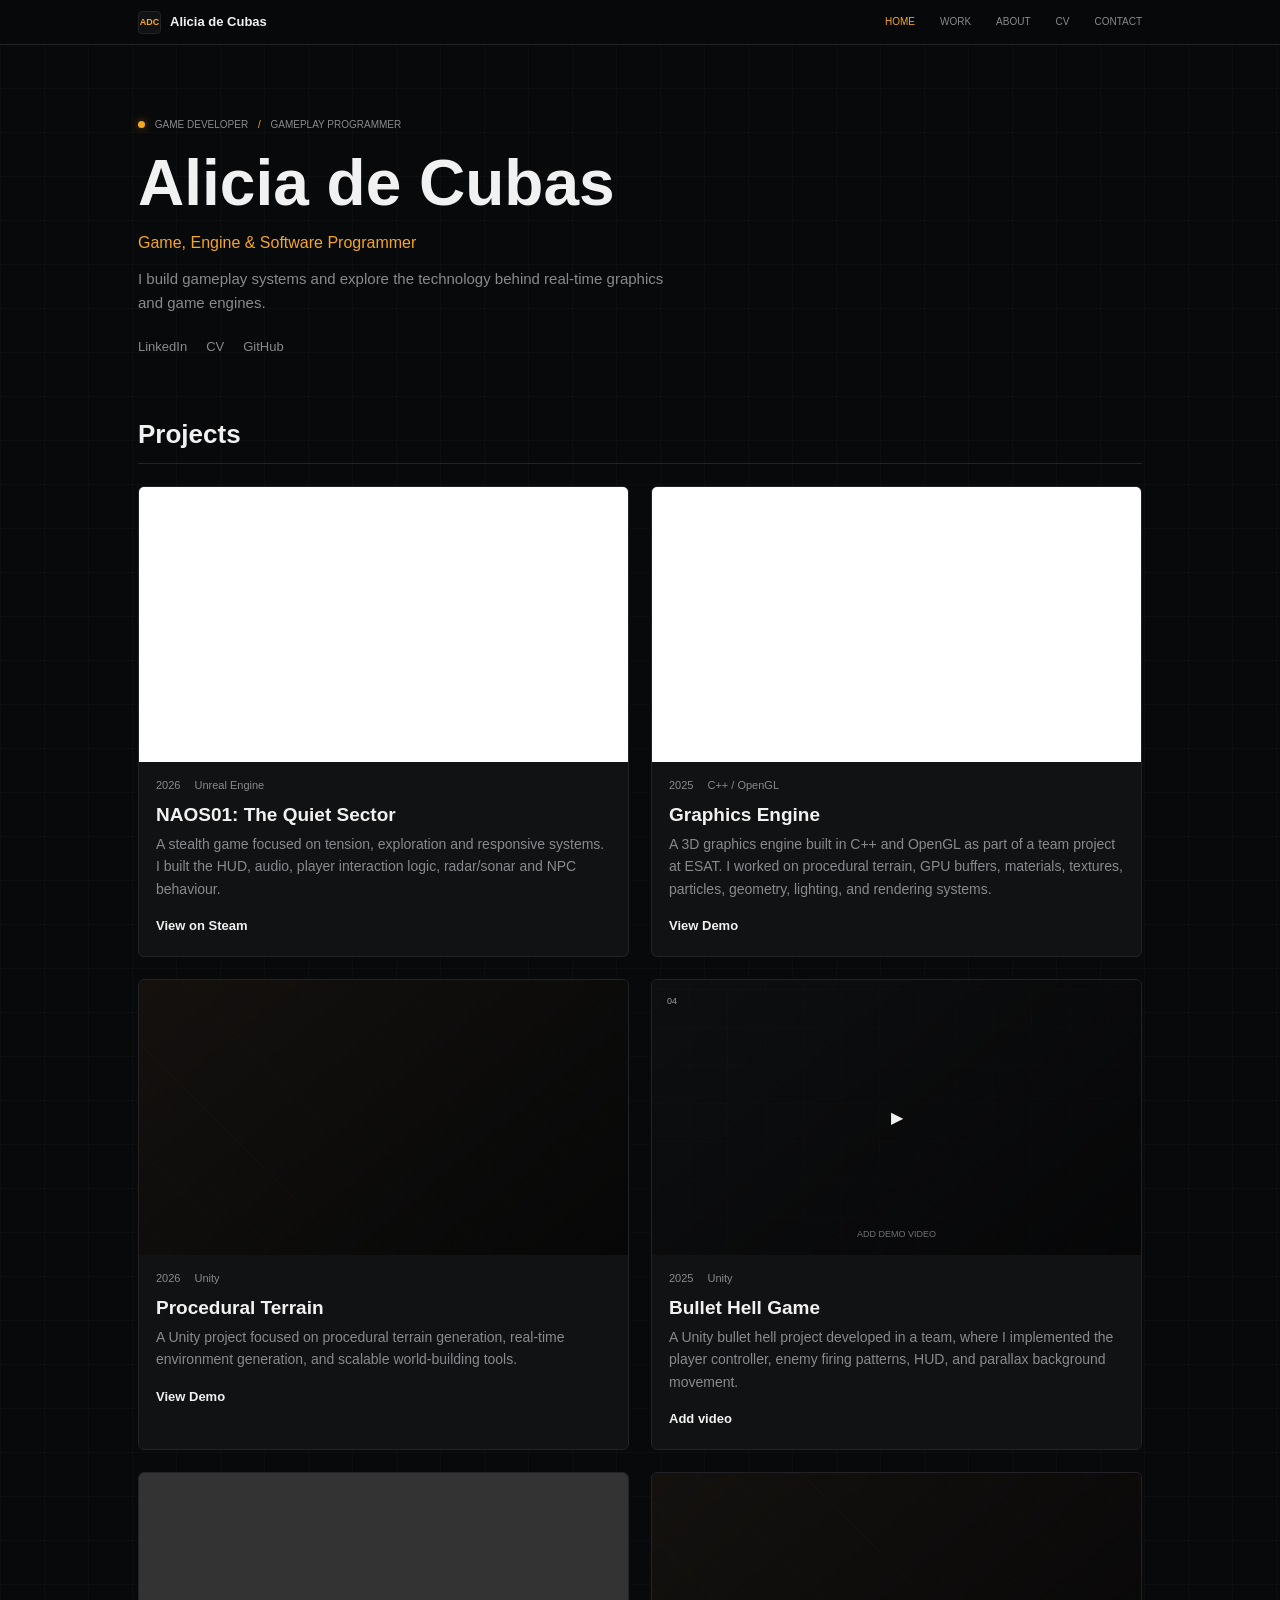
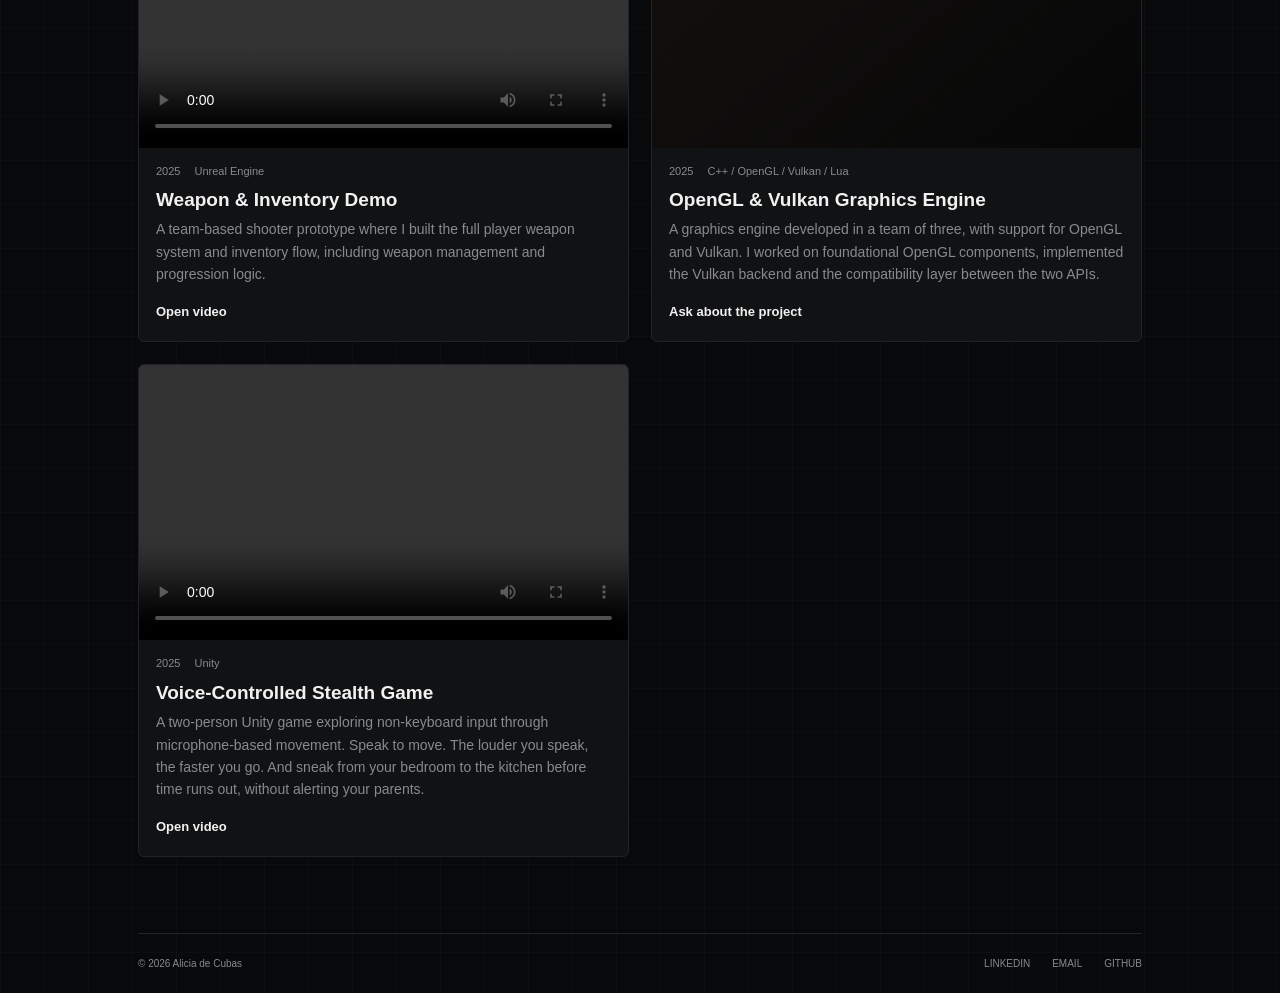
==== commit d2301aac: "style improvements" ====
--- a/index.html
+++ b/index.html
@@ -11,7 +11,7 @@
 <body>
   <header class="site-header">
     <nav class="nav-wrap" aria-label="Main navigation">
-      <a class="logo" href="index.html"><span class="brand-mark">AD</span>Alicia de Cubas</a>
+      <a class="logo" href="index.html"><span class="brand-mark">ADC</span>Alicia de Cubas</a>
       <div class="nav-links">
         <a href="#home" aria-current="page">Home</a>
         <a href="#projects">Work</a>
@@ -30,11 +30,10 @@
         <p class="intro-role">Game, Engine &amp; Software Programmer</p>
         <p class="intro-description">I build gameplay systems and explore the technology behind real-time graphics and game engines.</p>
         <div class="intro-actions">
-          <a class="button button-primary" href="#projects">View projects <span aria-hidden="true">↓</span></a>
           <div class="hero-socials">
-            <a href="https://github.com/aliciadecubas" target="_blank" rel="noreferrer">GitHub</a>
             <a href="https://www.linkedin.com/in/alicia-de-cubas-yarza-551598387/" target="_blank" rel="noreferrer">LinkedIn</a>
             <a href="cv.html">CV</a>
+            <a href="https://github.com/aliciadecubas" target="_blank" rel="noreferrer">GitHub</a>
           </div>
         </div>
       </div>
@@ -54,7 +53,8 @@
             <div class="project-meta"><span>2026</span><span>Unreal Engine</span></div>
             <h3>NAOS01: The Quiet Sector</h3>
             <p>A stealth game focused on tension, exploration and responsive systems. I built the HUD, audio, player interaction logic, radar/sonar and NPC behaviour.</p>
-            <a class="project-link" href="https://store.steampowered.com/app/4522460/NAOS01_The_Quiet_Sector/" target="_blank" rel="noreferrer">View on Steam <span aria-hidden="true">↗</span></a>
+            <a class="project-link" href="https://store.steampowered.com/app/4522460/NAOS01_The_Quiet_Sector/" 
+            target="_blank" rel="noreferrer">View on Steam</a>
         </div>
       </article>
 
@@ -66,7 +66,7 @@
             <div class="project-meta"><span>2025</span><span>C++ / OpenGL</span></div>
             <h3>Graphics Engine</h3>
             <p>A 3D graphics engine built in C++ and OpenGL as part of a team project at ESAT. I worked on procedural terrain, GPU buffers, materials, textures, particles, geometry, lighting, and rendering systems.</p>
-            <a class="project-link" href="https://youtu.be/quM15HApMmA" target="_blank" rel="noreferrer">View Demo <span aria-hidden="true">↗</span></a>
+            <a class="project-link" href="https://youtu.be/quM15HApMmA" target="_blank" rel="noreferrer">View Demo</a>
           </div>
         </article>
 
@@ -78,7 +78,7 @@
             <div class="project-meta"><span>2026</span><span>Unity</span></div>
             <h3>Procedural Terrain</h3>
             <p>A Unity project focused on procedural terrain generation, real-time environment generation, and scalable world-building tools.</p>
-            <a class="project-link" href="https://youtu.be/b6EjAH35dso" target="_blank" rel="noreferrer">View Demo <span aria-hidden="true">↗</span></a>
+            <a class="project-link" href="https://youtu.be/b6EjAH35dso" target="_blank" rel="noreferrer">View Demo</a>
           </div>
         </article>
 
@@ -92,7 +92,7 @@
             <div class="project-meta"><span>2025</span><span>Unity</span></div>
             <h3>Bullet Hell Game</h3>
             <p>A Unity bullet hell project developed in a team, where I implemented the player controller, enemy firing patterns, HUD, and parallax background movement.</p>
-            <a class="project-link" href="contact.html">Add video <span aria-hidden="true">↗</span></a>
+            <a class="project-link" href="contact.html">Add video</a>
           </div>
         </article>
 
@@ -107,7 +107,7 @@
             <div class="project-meta"><span>2025</span><span>Unreal Engine</span></div>
             <h3>Weapon &amp; Inventory Demo</h3>
             <p>A team-based shooter prototype where I built the full player weapon system and inventory flow, including weapon management and progression logic.</p>
-            <a class="project-link" href="assets/videos/gameplay_shooter_ue.mp4" target="_blank" rel="noreferrer">Open video <span aria-hidden="true">↗</span></a>
+            <a class="project-link" href="assets/videos/gameplay_shooter_ue.mp4" target="_blank" rel="noreferrer">Open video</a>
           </div>
         </article>
 
@@ -119,7 +119,7 @@
             <div class="project-meta"><span>2025</span><span>C++ / OpenGL / Vulkan / Lua</span></div>
             <h3>OpenGL &amp; Vulkan Graphics Engine</h3>
             <p>A graphics engine developed in a team of three, with support for OpenGL and Vulkan. I worked on foundational OpenGL components, implemented the Vulkan backend and the compatibility layer between the two APIs.</p>
-            <a class="project-link" href="contact.html">Ask about the project <span aria-hidden="true">↗</span></a>
+            <a class="project-link" href="contact.html">Ask about the project</a>
           </div>
         </article>
 
@@ -134,7 +134,7 @@
             <div class="project-meta"><span>2025</span><span>Unity</span></div>
             <h3>Voice-Controlled Stealth Game</h3>
             <p>A two-person Unity game exploring non-keyboard input through microphone-based movement. Speak to move. The louder you speak, the faster you go. And sneak from your bedroom to the kitchen before time runs out, without alerting your parents.</p>
-            <a class="project-link" href="assets/videos/gameplay_audiogame.mp4" target="_blank" rel="noreferrer">Open video <span aria-hidden="true">↗</span></a>
+            <a class="project-link" href="assets/videos/gameplay_audiogame.mp4" target="_blank" rel="noreferrer">Open video</a>
           </div>
         </article>
       </div>
@@ -144,9 +144,9 @@
   <footer class="site-footer page-wrap">
     <span>© 2026 Alicia de Cubas</span>
     <div class="footer-links">
-      <a href="https://github.com/aliciadecubas" target="_blank" rel="noreferrer">GitHub ↗</a>
-      <a href="https://www.linkedin.com/in/alicia-de-cubas-yarza-551598387/" target="_blank" rel="noreferrer">LinkedIn ↗</a>
-      <a href="contact.html">Email ↗</a>
+      <a href="https://www.linkedin.com/in/alicia-de-cubas-yarza-551598387/" target="_blank" rel="noreferrer">LinkedIn</a>
+      <a href="contact.html">Email</a>
+      <a href="https://github.com/aliciadecubas" target="_blank" rel="noreferrer">GitHub</a>
     </div>
   </footer>
 </body>
--- a/style.css
+++ b/style.css
@@ -484,9 +484,13 @@
 }
 
 .focus-list li::before {
-  margin-right: 10px;
-  color: var(--accent);
-  content: "↗";
+  width: 6px;
+  height: 6px;
+  margin: 0 12px 2px 1px;
+  display: inline-block;
+  border-radius: 50%;
+  background: var(--accent);
+  content: "";
 }
 
 .cv-toolbar {
